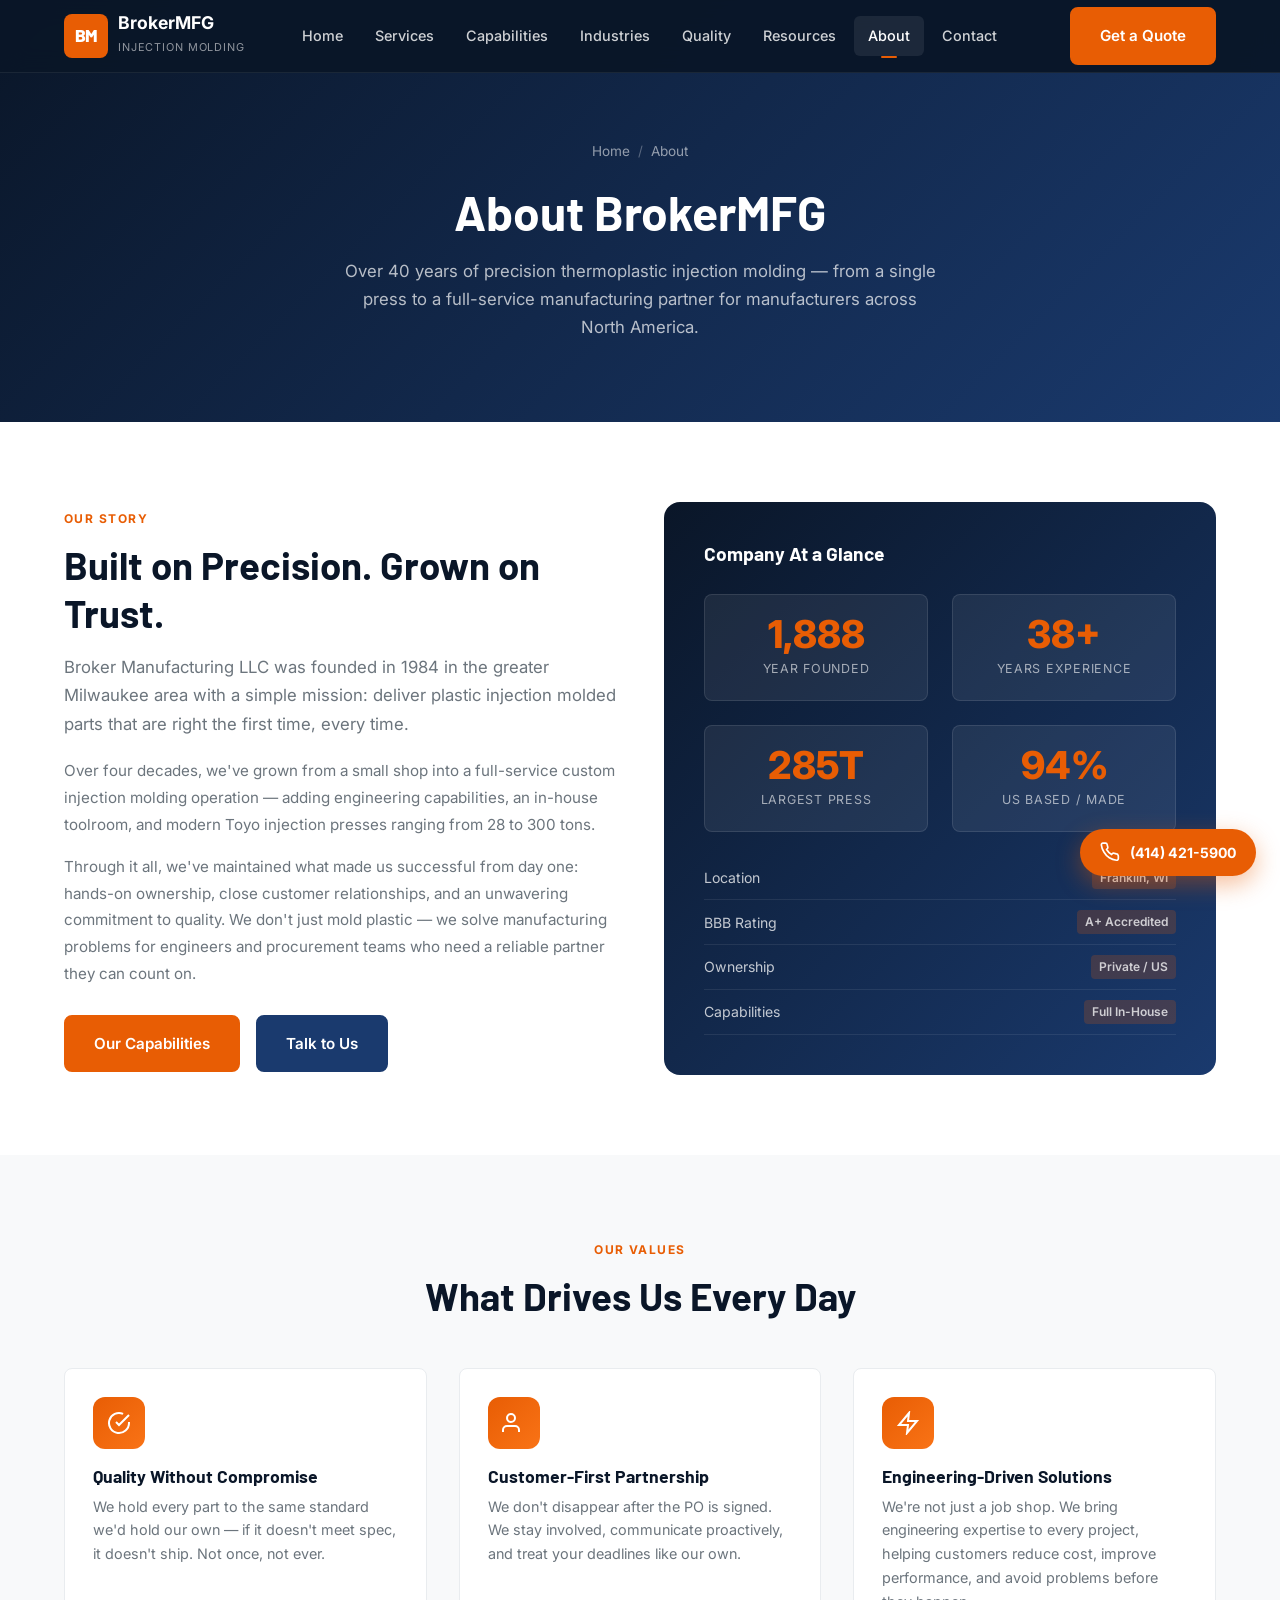
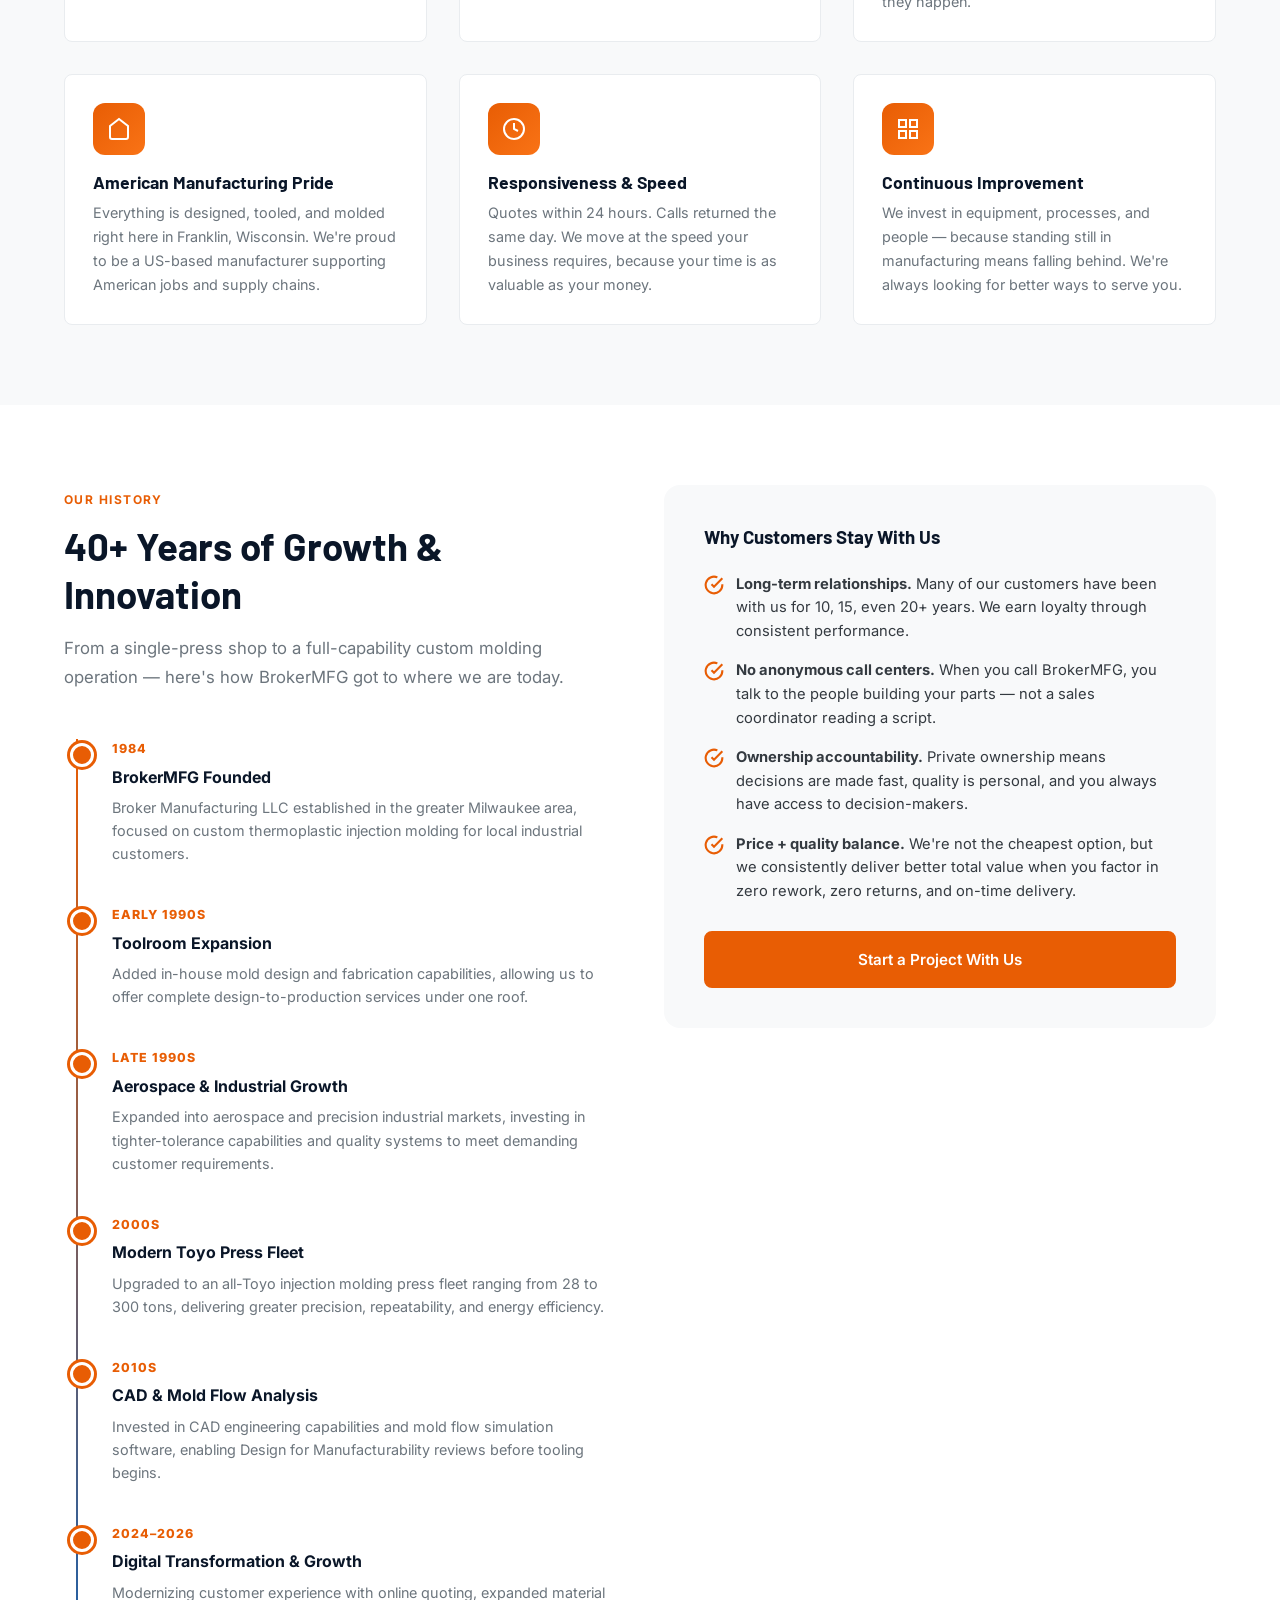
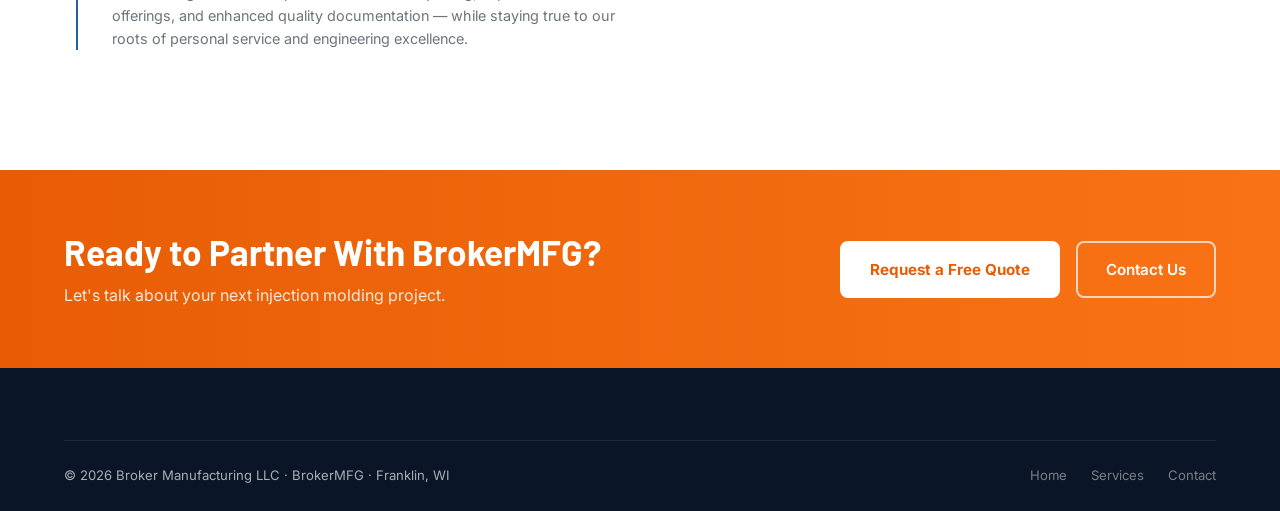
==== about.html @ e26dfe58 "Add fully modernized BrokerMFG website (9-page static site) Complete ground-up redesign of brokermfg" ====
<!DOCTYPE html>
<html lang="en">
<head>
  <meta charset="UTF-8">
  <meta name="viewport" content="width=device-width, initial-scale=1.0">
  <title>About BrokerMFG | 40+ Years of Injection Molding Excellence – Franklin, WI</title>
  <meta name="description" content="Learn about BrokerMFG – a family-owned custom thermoplastic injection molder serving manufacturers since 1984. Based in Franklin, WI with A+ BBB rating.">
  <link rel="icon" type="image/svg+xml" href="data:image/svg+xml,<svg xmlns='http://www.w3.org/2000/svg' viewBox='0 0 32 32'><rect width='32' height='32' rx='6' fill='%23e85d04'/><text x='50%25' y='50%25' dominant-baseline='central' text-anchor='middle' font-family='Arial' font-weight='800' font-size='14' fill='white'>B</text></svg>">
  <link rel="preconnect" href="https://fonts.googleapis.com">
  <link href="https://fonts.googleapis.com/css2?family=Barlow:wght@600;700;800&family=Inter:wght@400;500;600&display=swap" rel="stylesheet">
  <link rel="stylesheet" href="css/style.css">
  <style>
    .timeline { position: relative; padding-left: 48px; margin-top: 48px; }
    .timeline::before { content: ''; position: absolute; left: 12px; top: 0; bottom: 0; width: 2px; background: linear-gradient(180deg, var(--orange), var(--blue-accent)); }
    .timeline-item { position: relative; margin-bottom: 40px; }
    .timeline-dot { position: absolute; left: -42px; top: 4px; width: 24px; height: 24px; border-radius: 50%; background: var(--orange); border: 3px solid var(--white); box-shadow: 0 0 0 3px var(--orange); }
    .timeline-year { font-size: .78rem; font-weight: 800; color: var(--orange); text-transform: uppercase; letter-spacing: .08em; margin-bottom: 4px; }
    .timeline-title { font-size: 1rem; font-weight: 700; color: var(--blue-dark); margin-bottom: 6px; }
    .timeline-desc { font-size: .9rem; color: var(--gray-600); line-height: 1.6; }
    .value-card { background: var(--white); border-radius: var(--radius); padding: 28px; border: 1px solid var(--gray-200); transition: all .3s; }
    .value-card:hover { transform: translateY(-4px); box-shadow: var(--shadow-md); border-color: rgba(232,93,4,.2); }
    .value-icon { width: 52px; height: 52px; background: linear-gradient(135deg, var(--orange), var(--orange-light)); border-radius: 12px; display: flex; align-items: center; justify-content: center; margin-bottom: 16px; }
    .value-icon svg { width: 24px; height: 24px; color: var(--white); }
  </style>
</head>
<body>

<nav class="navbar">
  <div class="nav-inner">
    <a href="index.html" class="nav-logo">
      <div class="nav-logo-mark">BM</div>
      <div class="nav-logo-text"><strong>BrokerMFG</strong><span>Injection Molding</span></div>
    </a>
    <div class="nav-links">
      <a href="index.html">Home</a>
      <a href="services.html">Services</a>
      <a href="capabilities.html">Capabilities</a>
      <a href="industries.html">Industries</a>
      <a href="quality.html">Quality</a>
      <a href="resources.html">Resources</a>
      <a href="about.html" class="active">About</a>
      <a href="contact.html">Contact</a>
    </div>
    <a href="quote.html" class="btn btn-primary nav-cta">Get a Quote</a>
    <button class="nav-toggle"><span></span><span></span><span></span></button>
  </div>
</nav>

<div class="page-header">
  <div class="container">
    <div class="breadcrumb"><a href="index.html">Home</a><span class="sep">/</span><span>About</span></div>
    <h1 class="page-title">About BrokerMFG</h1>
    <p class="page-subtitle">Over 40 years of precision thermoplastic injection molding — from a single press to a full-service manufacturing partner for manufacturers across North America.</p>
  </div>
</div>

<!-- Mission -->
<section class="section" style="background:var(--white)">
  <div class="container">
    <div class="grid-2">
      <div class="fade-in">
        <span class="section-label">Our Story</span>
        <h2 class="section-title">Built on Precision. Grown on Trust.</h2>
        <p class="section-subtitle" style="margin-bottom:20px;">Broker Manufacturing LLC was founded in 1984 in the greater Milwaukee area with a simple mission: deliver plastic injection molded parts that are right the first time, every time.</p>
        <p style="font-size:.95rem;color:var(--gray-600);line-height:1.75;margin-bottom:16px;">Over four decades, we've grown from a small shop into a full-service custom injection molding operation — adding engineering capabilities, an in-house toolroom, and modern Toyo injection presses ranging from 28 to 300 tons.</p>
        <p style="font-size:.95rem;color:var(--gray-600);line-height:1.75;margin-bottom:28px;">Through it all, we've maintained what made us successful from day one: hands-on ownership, close customer relationships, and an unwavering commitment to quality. We don't just mold plastic — we solve manufacturing problems for engineers and procurement teams who need a reliable partner they can count on.</p>
        <div style="display:flex;gap:16px;flex-wrap:wrap;">
          <a href="capabilities.html" class="btn btn-primary">Our Capabilities</a>
          <a href="contact.html" class="btn btn-dark">Talk to Us</a>
        </div>
      </div>
      <div class="fade-in fade-in-delay-1">
        <div style="background:linear-gradient(135deg,var(--blue-dark),var(--blue-brand));border-radius:var(--radius-lg);padding:40px;color:var(--white);">
          <h3 style="color:var(--white);font-size:1.2rem;margin-bottom:28px;">Company At a Glance</h3>
          <div class="stats-grid">
            <div class="stat-box"><div class="stat-box-num" data-target="1984">1984</div><div class="stat-box-label">Year Founded</div></div>
            <div class="stat-box"><div class="stat-box-num" data-target="40" data-suffix="+">40+</div><div class="stat-box-label">Years Experience</div></div>
            <div class="stat-box"><div class="stat-box-num" data-target="300" data-suffix="T">300T</div><div class="stat-box-label">Largest Press</div></div>
            <div class="stat-box"><div class="stat-box-num" data-target="100" data-suffix="%">100%</div><div class="stat-box-label">US Based / Made</div></div>
          </div>
          <div class="equipment-list" style="margin-top:24px;">
            <div class="equip-item"><span>Location</span><span class="equip-tag">Franklin, WI</span></div>
            <div class="equip-item"><span>BBB Rating</span><span class="equip-tag">A+ Accredited</span></div>
            <div class="equip-item"><span>Ownership</span><span class="equip-tag">Private / US</span></div>
            <div class="equip-item"><span>Capabilities</span><span class="equip-tag">Full In-House</span></div>
          </div>
        </div>
      </div>
    </div>
  </div>
</section>

<!-- Values -->
<section class="section" style="background:var(--gray-100)">
  <div class="container">
    <div class="text-center fade-in" style="margin-bottom:48px;">
      <span class="section-label">Our Values</span>
      <h2 class="section-title">What Drives Us Every Day</h2>
    </div>
    <div class="grid-3">
      <div class="value-card fade-in fade-in-delay-1">
        <div class="value-icon"><svg viewBox="0 0 24 24" fill="none" stroke="currentColor" stroke-width="2"><path d="M22 11.08V12a10 10 0 1 1-5.93-9.14"/><polyline points="22 4 12 14.01 9 11.01"/></svg></div>
        <h3 style="font-size:1.1rem;color:var(--blue-dark);margin-bottom:8px;">Quality Without Compromise</h3>
        <p style="font-size:.9rem;color:var(--gray-600);line-height:1.65;">We hold every part to the same standard we'd hold our own — if it doesn't meet spec, it doesn't ship. Not once, not ever.</p>
      </div>
      <div class="value-card fade-in fade-in-delay-2">
        <div class="value-icon"><svg viewBox="0 0 24 24" fill="none" stroke="currentColor" stroke-width="2"><path d="M17 21v-2a4 4 0 0 0-4-4H5a4 4 0 0 0-4 4v2"/><circle cx="9" cy="7" r="4"/></svg></div>
        <h3 style="font-size:1.1rem;color:var(--blue-dark);margin-bottom:8px;">Customer-First Partnership</h3>
        <p style="font-size:.9rem;color:var(--gray-600);line-height:1.65;">We don't disappear after the PO is signed. We stay involved, communicate proactively, and treat your deadlines like our own.</p>
      </div>
      <div class="value-card fade-in fade-in-delay-3">
        <div class="value-icon"><svg viewBox="0 0 24 24" fill="none" stroke="currentColor" stroke-width="2"><polygon points="13 2 3 14 12 14 11 22 21 10 12 10 13 2"/></svg></div>
        <h3 style="font-size:1.1rem;color:var(--blue-dark);margin-bottom:8px;">Engineering-Driven Solutions</h3>
        <p style="font-size:.9rem;color:var(--gray-600);line-height:1.65;">We're not just a job shop. We bring engineering expertise to every project, helping customers reduce cost, improve performance, and avoid problems before they happen.</p>
      </div>
      <div class="value-card fade-in fade-in-delay-1">
        <div class="value-icon"><svg viewBox="0 0 24 24" fill="none" stroke="currentColor" stroke-width="2"><path d="M3 9l9-7 9 7v11a2 2 0 0 1-2 2H5a2 2 0 0 1-2-2z"/></svg></div>
        <h3 style="font-size:1.1rem;color:var(--blue-dark);margin-bottom:8px;">American Manufacturing Pride</h3>
        <p style="font-size:.9rem;color:var(--gray-600);line-height:1.65;">Everything is designed, tooled, and molded right here in Franklin, Wisconsin. We're proud to be a US-based manufacturer supporting American jobs and supply chains.</p>
      </div>
      <div class="value-card fade-in fade-in-delay-2">
        <div class="value-icon"><svg viewBox="0 0 24 24" fill="none" stroke="currentColor" stroke-width="2"><circle cx="12" cy="12" r="10"/><polyline points="12 6 12 12 16 14"/></svg></div>
        <h3 style="font-size:1.1rem;color:var(--blue-dark);margin-bottom:8px;">Responsiveness &amp; Speed</h3>
        <p style="font-size:.9rem;color:var(--gray-600);line-height:1.65;">Quotes within 24 hours. Calls returned the same day. We move at the speed your business requires, because your time is as valuable as your money.</p>
      </div>
      <div class="value-card fade-in fade-in-delay-3">
        <div class="value-icon"><svg viewBox="0 0 24 24" fill="none" stroke="currentColor" stroke-width="2"><rect x="3" y="3" width="7" height="7"/><rect x="14" y="3" width="7" height="7"/><rect x="14" y="14" width="7" height="7"/><rect x="3" y="14" width="7" height="7"/></svg></div>
        <h3 style="font-size:1.1rem;color:var(--blue-dark);margin-bottom:8px;">Continuous Improvement</h3>
        <p style="font-size:.9rem;color:var(--gray-600);line-height:1.65;">We invest in equipment, processes, and people — because standing still in manufacturing means falling behind. We're always looking for better ways to serve you.</p>
      </div>
    </div>
  </div>
</section>

<!-- History Timeline -->
<section class="section" style="background:var(--white)">
  <div class="container">
    <div class="grid-2" style="align-items:start;">
      <div class="fade-in">
        <span class="section-label">Our History</span>
        <h2 class="section-title">40+ Years of Growth &amp; Innovation</h2>
        <p class="section-subtitle">From a single-press shop to a full-capability custom molding operation — here's how BrokerMFG got to where we are today.</p>
        <div class="timeline">
          <div class="timeline-item">
            <div class="timeline-dot"></div>
            <div class="timeline-year">1984</div>
            <div class="timeline-title">BrokerMFG Founded</div>
            <div class="timeline-desc">Broker Manufacturing LLC established in the greater Milwaukee area, focused on custom thermoplastic injection molding for local industrial customers.</div>
          </div>
          <div class="timeline-item">
            <div class="timeline-dot"></div>
            <div class="timeline-year">Early 1990s</div>
            <div class="timeline-title">Toolroom Expansion</div>
            <div class="timeline-desc">Added in-house mold design and fabrication capabilities, allowing us to offer complete design-to-production services under one roof.</div>
          </div>
          <div class="timeline-item">
            <div class="timeline-dot"></div>
            <div class="timeline-year">Late 1990s</div>
            <div class="timeline-title">Aerospace &amp; Industrial Growth</div>
            <div class="timeline-desc">Expanded into aerospace and precision industrial markets, investing in tighter-tolerance capabilities and quality systems to meet demanding customer requirements.</div>
          </div>
          <div class="timeline-item">
            <div class="timeline-dot"></div>
            <div class="timeline-year">2000s</div>
            <div class="timeline-title">Modern Toyo Press Fleet</div>
            <div class="timeline-desc">Upgraded to an all-Toyo injection molding press fleet ranging from 28 to 300 tons, delivering greater precision, repeatability, and energy efficiency.</div>
          </div>
          <div class="timeline-item">
            <div class="timeline-dot"></div>
            <div class="timeline-year">2010s</div>
            <div class="timeline-title">CAD &amp; Mold Flow Analysis</div>
            <div class="timeline-desc">Invested in CAD engineering capabilities and mold flow simulation software, enabling Design for Manufacturability reviews before tooling begins.</div>
          </div>
          <div class="timeline-item">
            <div class="timeline-dot"></div>
            <div class="timeline-year">2024–2026</div>
            <div class="timeline-title">Digital Transformation &amp; Growth</div>
            <div class="timeline-desc">Modernizing customer experience with online quoting, expanded material offerings, and enhanced quality documentation — while staying true to our roots of personal service and engineering excellence.</div>
          </div>
        </div>
      </div>
      <div class="fade-in fade-in-delay-1" style="position:sticky;top:100px;">
        <div style="background:var(--gray-100);border-radius:var(--radius-lg);padding:40px;">
          <h3 style="color:var(--blue-dark);margin-bottom:24px;">Why Customers Stay With Us</h3>
          <div style="display:flex;flex-direction:column;gap:16px;">
            <div style="display:flex;gap:12px;align-items:flex-start;">
              <svg width="20" height="20" viewBox="0 0 24 24" fill="none" stroke="var(--orange)" stroke-width="2.5" style="flex-shrink:0;margin-top:2px"><path d="M22 11.08V12a10 10 0 1 1-5.93-9.14"/><polyline points="22 4 12 14.01 9 11.01"/></svg>
              <p style="font-size:.92rem;color:var(--gray-800);line-height:1.6;"><strong>Long-term relationships.</strong> Many of our customers have been with us for 10, 15, even 20+ years. We earn loyalty through consistent performance.</p>
            </div>
            <div style="display:flex;gap:12px;align-items:flex-start;">
              <svg width="20" height="20" viewBox="0 0 24 24" fill="none" stroke="var(--orange)" stroke-width="2.5" style="flex-shrink:0;margin-top:2px"><path d="M22 11.08V12a10 10 0 1 1-5.93-9.14"/><polyline points="22 4 12 14.01 9 11.01"/></svg>
              <p style="font-size:.92rem;color:var(--gray-800);line-height:1.6;"><strong>No anonymous call centers.</strong> When you call BrokerMFG, you talk to the people building your parts — not a sales coordinator reading a script.</p>
            </div>
            <div style="display:flex;gap:12px;align-items:flex-start;">
              <svg width="20" height="20" viewBox="0 0 24 24" fill="none" stroke="var(--orange)" stroke-width="2.5" style="flex-shrink:0;margin-top:2px"><path d="M22 11.08V12a10 10 0 1 1-5.93-9.14"/><polyline points="22 4 12 14.01 9 11.01"/></svg>
              <p style="font-size:.92rem;color:var(--gray-800);line-height:1.6;"><strong>Ownership accountability.</strong> Private ownership means decisions are made fast, quality is personal, and you always have access to decision-makers.</p>
            </div>
            <div style="display:flex;gap:12px;align-items:flex-start;">
              <svg width="20" height="20" viewBox="0 0 24 24" fill="none" stroke="var(--orange)" stroke-width="2.5" style="flex-shrink:0;margin-top:2px"><path d="M22 11.08V12a10 10 0 1 1-5.93-9.14"/><polyline points="22 4 12 14.01 9 11.01"/></svg>
              <p style="font-size:.92rem;color:var(--gray-800);line-height:1.6;"><strong>Price + quality balance.</strong> We're not the cheapest option, but we consistently deliver better total value when you factor in zero rework, zero returns, and on-time delivery.</p>
            </div>
          </div>
          <div style="margin-top:28px;">
            <a href="quote.html" class="btn btn-primary" style="width:100%;justify-content:center;">Start a Project With Us</a>
          </div>
        </div>
      </div>
    </div>
  </div>
</section>

<div class="cta-band">
  <div class="cta-inner">
    <div class="cta-text"><h2>Ready to Partner With BrokerMFG?</h2><p>Let's talk about your next injection molding project.</p></div>
    <div class="cta-actions">
      <a href="quote.html" class="btn btn-white">Request a Free Quote</a>
      <a href="contact.html" class="btn btn-outline-white">Contact Us</a>
    </div>
  </div>
</div>

<footer class="footer">
  <div class="container">
    <div style="display:flex;align-items:center;justify-content:space-between;flex-wrap:wrap;gap:16px;padding:24px 0;border-top:1px solid rgba(255,255,255,.08);">
      <p style="font-size:.82rem;">© 2026 Broker Manufacturing LLC · BrokerMFG · Franklin, WI</p>
      <div style="display:flex;gap:24px;">
        <a href="index.html" style="font-size:.82rem;color:rgba(255,255,255,.45);">Home</a>
        <a href="services.html" style="font-size:.82rem;color:rgba(255,255,255,.45);">Services</a>
        <a href="contact.html" style="font-size:.82rem;color:rgba(255,255,255,.45);">Contact</a>
      </div>
    </div>
  </div>
</footer>

<div class="sticky-phone">
  <a href="tel:4144215900" class="sticky-cta">
    <svg viewBox="0 0 24 24" fill="none" stroke="currentColor" stroke-width="2"><path d="M22 16.92v3a2 2 0 0 1-2.18 2 19.79 19.79 0 0 1-8.63-3.07A19.5 19.5 0 0 1 4.69 12 19.79 19.79 0 0 1 1.61 3.43 2 2 0 0 1 3.6 1.27h3a2 2 0 0 1 2 1.72c.127.96.361 1.903.7 2.81a2 2 0 0 1-.45 2.11L7.91 8.96a16 16 0 0 0 6 6l.92-.92a2 2 0 0 1 2.11-.45c.907.339 1.85.573 2.81.7A2 2 0 0 1 21.73 16z"/></svg>
    (414) 421-5900
  </a>
</div>
<script src="js/main.js"></script>
</body>
</html>
---- css/style.css ----
/* ============================================================
   BrokerMFG – Custom Injection Molding | Main Stylesheet
   ============================================================ */

/* ── CSS Custom Properties ── */
:root {
  --blue-dark:    #0a1628;
  --blue-mid:     #0d2347;
  --blue-brand:   #1a3a6e;
  --blue-accent:  #1e5fa8;
  --orange:       #e85d04;
  --orange-light: #f97316;
  --gray-100:     #f8f9fa;
  --gray-200:     #e9ecef;
  --gray-300:     #dee2e6;
  --gray-600:     #6c757d;
  --gray-800:     #343a40;
  --white:        #ffffff;
  --text-dark:    #1a1a2e;
  --font-head:    'Barlow', 'Segoe UI', Arial, sans-serif;
  --font-body:    'Inter', 'Segoe UI', Arial, sans-serif;
  --transition:   0.3s ease;
  --shadow-sm:    0 2px 8px rgba(0,0,0,.08);
  --shadow-md:    0 6px 24px rgba(0,0,0,.12);
  --shadow-lg:    0 12px 48px rgba(0,0,0,.18);
  --radius:       8px;
  --radius-lg:    16px;
}

/* ── Reset & Base ── */
*, *::before, *::after { box-sizing: border-box; margin: 0; padding: 0; }

html { scroll-behavior: smooth; font-size: 16px; }

body {
  font-family: var(--font-body);
  color: var(--text-dark);
  background: var(--white);
  line-height: 1.65;
  -webkit-font-smoothing: antialiased;
}

img { max-width: 100%; height: auto; display: block; }
a  { color: inherit; text-decoration: none; }
ul { list-style: none; }

h1, h2, h3, h4, h5 {
  font-family: var(--font-head);
  line-height: 1.25;
  font-weight: 700;
}

/* ── Layout Helpers ── */
.container { max-width: 1200px; margin: 0 auto; padding: 0 24px; }
.section    { padding: 80px 0; }
.section-sm { padding: 48px 0; }

.grid-2 { display: grid; grid-template-columns: 1fr 1fr; gap: 48px; align-items: center; }
.grid-3 { display: grid; grid-template-columns: repeat(3, 1fr); gap: 32px; }
.grid-4 { display: grid; grid-template-columns: repeat(4, 1fr); gap: 24px; }

.flex        { display: flex; }
.flex-center { display: flex; align-items: center; justify-content: center; }
.flex-between{ display: flex; align-items: center; justify-content: space-between; }
.gap-16 { gap: 16px; }
.gap-24 { gap: 24px; }

/* ── Typography ── */
.section-label {
  display: inline-block;
  font-size: .75rem;
  font-weight: 700;
  letter-spacing: .12em;
  text-transform: uppercase;
  color: var(--orange);
  margin-bottom: 12px;
}

.section-title {
  font-size: clamp(1.8rem, 3vw, 2.6rem);
  color: var(--blue-dark);
  margin-bottom: 16px;
}

.section-subtitle {
  font-size: 1.05rem;
  color: var(--gray-600);
  max-width: 600px;
  line-height: 1.7;
}

.text-center { text-align: center; }
.text-white  { color: var(--white); }

/* ── Buttons ── */
.btn {
  display: inline-flex;
  align-items: center;
  gap: 8px;
  padding: 14px 28px;
  border-radius: var(--radius);
  font-weight: 600;
  font-size: .95rem;
  cursor: pointer;
  border: 2px solid transparent;
  transition: all var(--transition);
  text-decoration: none;
  white-space: nowrap;
}

.btn-primary {
  background: var(--orange);
  color: var(--white);
  border-color: var(--orange);
}
.btn-primary:hover {
  background: var(--orange-light);
  border-color: var(--orange-light);
  transform: translateY(-2px);
  box-shadow: 0 8px 24px rgba(232,93,4,.35);
}

.btn-outline {
  background: transparent;
  color: var(--white);
  border-color: rgba(255,255,255,.6);
}
.btn-outline:hover {
  background: rgba(255,255,255,.12);
  border-color: var(--white);
}

.btn-dark {
  background: var(--blue-brand);
  color: var(--white);
  border-color: var(--blue-brand);
}
.btn-dark:hover {
  background: var(--blue-accent);
  border-color: var(--blue-accent);
  transform: translateY(-2px);
}

.btn-lg { padding: 18px 36px; font-size: 1rem; }
.btn svg { width: 18px; height: 18px; flex-shrink: 0; }

/* ── ===== NAVIGATION ===== ── */
.navbar {
  position: fixed;
  top: 0; left: 0; right: 0;
  z-index: 1000;
  background: rgba(10, 22, 40, .96);
  backdrop-filter: blur(12px);
  border-bottom: 1px solid rgba(255,255,255,.07);
  transition: box-shadow var(--transition);
}
.navbar.scrolled { box-shadow: 0 4px 24px rgba(0,0,0,.3); }

.nav-inner {
  display: flex;
  align-items: center;
  justify-content: space-between;
  height: 72px;
  padding: 0 24px;
  max-width: 1200px;
  margin: 0 auto;
}

.nav-logo {
  display: flex;
  align-items: center;
  gap: 10px;
  color: var(--white);
}
.nav-logo-mark {
  width: 44px; height: 44px;
  background: var(--orange);
  border-radius: 8px;
  display: flex;
  align-items: center;
  justify-content: center;
  font-family: var(--font-head);
  font-weight: 800;
  font-size: 1.1rem;
  color: var(--white);
  letter-spacing: -1px;
  flex-shrink: 0;
}
.nav-logo-text strong { display: block; font-size: 1.1rem; line-height: 1.1; }
.nav-logo-text span   { font-size: .68rem; letter-spacing: .08em; color: rgba(255,255,255,.55); text-transform: uppercase; }

.nav-links {
  display: flex;
  align-items: center;
  gap: 4px;
}
.nav-links a {
  padding: 8px 14px;
  color: rgba(255,255,255,.8);
  font-size: .9rem;
  font-weight: 500;
  border-radius: 6px;
  transition: all var(--transition);
  position: relative;
}
.nav-links a:hover,
.nav-links a.active {
  color: var(--white);
  background: rgba(255,255,255,.08);
}
.nav-links a.active::after {
  content: '';
  position: absolute;
  bottom: -2px; left: 50%;
  transform: translateX(-50%);
  width: 16px; height: 2px;
  background: var(--orange);
  border-radius: 2px;
}

.nav-cta { margin-left: 16px; }

/* Dropdown */
.nav-dropdown { position: relative; }
.nav-dropdown > a { display: flex; align-items: center; gap: 4px; }
.nav-dropdown > a svg { width: 14px; height: 14px; transition: transform var(--transition); }
.nav-dropdown:hover > a svg { transform: rotate(180deg); }

.dropdown-menu {
  position: absolute;
  top: calc(100% + 8px);
  left: 0;
  background: var(--white);
  border-radius: var(--radius);
  box-shadow: var(--shadow-lg);
  min-width: 220px;
  padding: 8px 0;
  opacity: 0;
  visibility: hidden;
  transform: translateY(-8px);
  transition: all var(--transition);
  z-index: 100;
}
.nav-dropdown:hover .dropdown-menu {
  opacity: 1;
  visibility: visible;
  transform: translateY(0);
}
.dropdown-menu a {
  display: flex;
  align-items: center;
  gap: 10px;
  padding: 10px 20px;
  color: var(--gray-800) !important;
  font-size: .9rem;
  transition: background var(--transition);
}
.dropdown-menu a:hover { background: var(--gray-100); color: var(--blue-brand) !important; }
.dropdown-menu a svg  { width: 16px; height: 16px; color: var(--orange); flex-shrink: 0; }

/* Mobile Menu Toggle */
.nav-toggle {
  display: none;
  flex-direction: column;
  gap: 5px;
  cursor: pointer;
  padding: 8px;
  background: none;
  border: none;
}
.nav-toggle span {
  display: block;
  width: 24px; height: 2px;
  background: var(--white);
  border-radius: 2px;
  transition: all var(--transition);
}
.nav-toggle.open span:nth-child(1) { transform: translateY(7px) rotate(45deg); }
.nav-toggle.open span:nth-child(2) { opacity: 0; }
.nav-toggle.open span:nth-child(3) { transform: translateY(-7px) rotate(-45deg); }

/* ── ===== HERO ===== ── */
.hero {
  min-height: 100vh;
  background: linear-gradient(135deg, var(--blue-dark) 0%, var(--blue-mid) 50%, var(--blue-brand) 100%);
  position: relative;
  display: flex;
  align-items: center;
  overflow: hidden;
}

.hero-bg-pattern {
  position: absolute;
  inset: 0;
  background-image:
    radial-gradient(circle at 20% 50%, rgba(30,95,168,.25) 0%, transparent 50%),
    radial-gradient(circle at 80% 20%, rgba(232,93,4,.15) 0%, transparent 40%),
    url("data:image/svg+xml,%3Csvg width='60' height='60' viewBox='0 0 60 60' xmlns='http://www.w3.org/2000/svg'%3E%3Cg fill='none' fill-rule='evenodd'%3E%3Cg fill='%23ffffff' fill-opacity='0.03'%3E%3Cpath d='M36 34v-4h-2v4h-4v2h4v4h2v-4h4v-2h-4zm0-30V0h-2v4h-4v2h4v4h2V6h4V4h-4zM6 34v-4H4v4H0v2h4v4h2v-4h4v-2H6zM6 4V0H4v4H0v2h4v4h2V6h4V4H6z'/%3E%3C/g%3E%3C/g%3E%3C/svg%3E");
}

.hero-content {
  position: relative;
  z-index: 2;
  max-width: 1200px;
  margin: 0 auto;
  padding: 0 24px;
  padding-top: 80px;
  width: 100%;
}

.hero-grid {
  display: grid;
  grid-template-columns: 1fr 1fr;
  gap: 64px;
  align-items: center;
}

.hero-badge {
  display: inline-flex;
  align-items: center;
  gap: 8px;
  background: rgba(232,93,4,.18);
  border: 1px solid rgba(232,93,4,.35);
  border-radius: 100px;
  padding: 6px 16px;
  margin-bottom: 24px;
  font-size: .8rem;
  font-weight: 600;
  color: var(--orange-light);
  letter-spacing: .04em;
  text-transform: uppercase;
}
.hero-badge-dot {
  width: 8px; height: 8px;
  background: var(--orange);
  border-radius: 50%;
  animation: pulse 2s infinite;
}
@keyframes pulse {
  0%, 100% { opacity: 1; transform: scale(1); }
  50%       { opacity: .6; transform: scale(.85); }
}

.hero-title {
  font-size: clamp(2.4rem, 5vw, 3.8rem);
  color: var(--white);
  line-height: 1.1;
  margin-bottom: 24px;
}
.hero-title .accent { color: var(--orange); }

.hero-subtitle {
  font-size: 1.1rem;
  color: rgba(255,255,255,.72);
  line-height: 1.7;
  margin-bottom: 36px;
  max-width: 500px;
}

.hero-actions { display: flex; gap: 16px; flex-wrap: wrap; margin-bottom: 48px; }

.hero-trust {
  display: flex;
  align-items: center;
  gap: 24px;
  padding-top: 24px;
  border-top: 1px solid rgba(255,255,255,.12);
  flex-wrap: wrap;
}
.hero-trust-item {
  display: flex;
  align-items: center;
  gap: 8px;
  font-size: .85rem;
  color: rgba(255,255,255,.65);
}
.hero-trust-item svg { width: 18px; height: 18px; color: var(--orange); flex-shrink: 0; }

/* Hero Visual Card */
.hero-visual { position: relative; }

.hero-card {
  background: rgba(255,255,255,.06);
  backdrop-filter: blur(20px);
  border: 1px solid rgba(255,255,255,.12);
  border-radius: var(--radius-lg);
  padding: 32px;
  position: relative;
}

.hero-card-title {
  color: var(--white);
  font-size: 1.05rem;
  font-weight: 600;
  margin-bottom: 24px;
  padding-bottom: 16px;
  border-bottom: 1px solid rgba(255,255,255,.12);
}

.stat-grid {
  display: grid;
  grid-template-columns: 1fr 1fr;
  gap: 20px;
  margin-bottom: 24px;
}
.stat-item {
  background: rgba(255,255,255,.05);
  border-radius: var(--radius);
  padding: 16px;
  text-align: center;
}
.stat-number {
  font-family: var(--font-head);
  font-size: 2rem;
  font-weight: 800;
  color: var(--orange);
  line-height: 1;
}
.stat-label {
  font-size: .75rem;
  color: rgba(255,255,255,.55);
  margin-top: 4px;
  text-transform: uppercase;
  letter-spacing: .06em;
}

.capability-list { display: flex; flex-direction: column; gap: 10px; }
.capability-item {
  display: flex;
  align-items: center;
  justify-content: space-between;
  font-size: .85rem;
  color: rgba(255,255,255,.75);
}
.cap-bar-wrap {
  flex: 1;
  height: 4px;
  background: rgba(255,255,255,.12);
  border-radius: 4px;
  margin: 0 12px;
  overflow: hidden;
}
.cap-bar {
  height: 100%;
  background: linear-gradient(90deg, var(--orange), var(--orange-light));
  border-radius: 4px;
  transition: width 1.5s ease;
}
.cap-value { font-size: .8rem; color: var(--orange-light); font-weight: 600; }

/* Floating badge */
.hero-float-badge {
  position: absolute;
  top: -18px; right: -18px;
  background: var(--orange);
  color: var(--white);
  border-radius: 12px;
  padding: 12px 16px;
  font-size: .8rem;
  font-weight: 700;
  text-align: center;
  box-shadow: 0 8px 24px rgba(232,93,4,.4);
  animation: float 3s ease-in-out infinite;
}
.hero-float-badge strong { display: block; font-size: 1.4rem; }
@keyframes float {
  0%, 100% { transform: translateY(0); }
  50%       { transform: translateY(-8px); }
}

/* ── ===== TRUST BAR ===== ── */
.trust-bar {
  background: var(--blue-dark);
  border-top: 1px solid rgba(255,255,255,.06);
  border-bottom: 1px solid rgba(255,255,255,.06);
  padding: 20px 0;
}
.trust-bar-inner {
  display: flex;
  align-items: center;
  justify-content: space-around;
  flex-wrap: wrap;
  gap: 20px;
  max-width: 1200px;
  margin: 0 auto;
  padding: 0 24px;
}
.trust-item {
  display: flex;
  align-items: center;
  gap: 10px;
  color: rgba(255,255,255,.65);
  font-size: .85rem;
  font-weight: 500;
}
.trust-item svg { width: 22px; height: 22px; color: var(--orange); }

/* ── ===== SERVICES ===== ── */
.services { background: var(--gray-100); }

.service-card {
  background: var(--white);
  border-radius: var(--radius-lg);
  padding: 32px 28px;
  border: 1px solid var(--gray-200);
  transition: all var(--transition);
  position: relative;
  overflow: hidden;
}
.service-card::before {
  content: '';
  position: absolute;
  top: 0; left: 0; right: 0;
  height: 3px;
  background: linear-gradient(90deg, var(--orange), var(--orange-light));
  transform: scaleX(0);
  transition: transform var(--transition);
}
.service-card:hover {
  transform: translateY(-6px);
  box-shadow: var(--shadow-lg);
  border-color: rgba(232,93,4,.2);
}
.service-card:hover::before { transform: scaleX(1); }

.service-icon {
  width: 60px; height: 60px;
  background: linear-gradient(135deg, rgba(26,58,110,.1), rgba(30,95,168,.12));
  border-radius: 14px;
  display: flex;
  align-items: center;
  justify-content: center;
  margin-bottom: 20px;
  transition: all var(--transition);
}
.service-card:hover .service-icon {
  background: linear-gradient(135deg, var(--orange), var(--orange-light));
}
.service-icon svg { width: 28px; height: 28px; color: var(--blue-brand); }
.service-card:hover .service-icon svg { color: var(--white); }

.service-title { font-size: 1.15rem; margin-bottom: 10px; color: var(--blue-dark); }
.service-desc  { font-size: .9rem; color: var(--gray-600); line-height: 1.6; margin-bottom: 16px; }

.service-features { display: flex; flex-direction: column; gap: 6px; }
.service-features li {
  display: flex;
  align-items: center;
  gap: 8px;
  font-size: .85rem;
  color: var(--gray-800);
}
.service-features li::before {
  content: '';
  width: 6px; height: 6px;
  background: var(--orange);
  border-radius: 50%;
  flex-shrink: 0;
}

.service-link {
  display: inline-flex;
  align-items: center;
  gap: 6px;
  margin-top: 20px;
  font-size: .9rem;
  font-weight: 600;
  color: var(--blue-brand);
  transition: gap var(--transition);
}
.service-link:hover { gap: 10px; color: var(--orange); }
.service-link svg { width: 16px; height: 16px; }

/* ── ===== PROCESS ===== ── */
.process { background: var(--white); }

.process-steps {
  display: grid;
  grid-template-columns: repeat(5, 1fr);
  gap: 0;
  position: relative;
  margin-top: 56px;
}
.process-steps::before {
  content: '';
  position: absolute;
  top: 36px; left: 10%; right: 10%;
  height: 2px;
  background: linear-gradient(90deg, var(--orange), var(--blue-accent));
  z-index: 0;
}
.process-step {
  text-align: center;
  position: relative;
  z-index: 1;
  padding: 0 8px;
}
.step-circle {
  width: 72px; height: 72px;
  border-radius: 50%;
  background: var(--white);
  border: 3px solid var(--gray-300);
  display: flex;
  align-items: center;
  justify-content: center;
  margin: 0 auto 20px;
  transition: all var(--transition);
  position: relative;
}
.step-circle:hover,
.process-step:hover .step-circle {
  border-color: var(--orange);
  background: var(--orange);
  transform: scale(1.1);
  box-shadow: 0 0 0 8px rgba(232,93,4,.12);
}
.step-circle svg { width: 28px; height: 28px; color: var(--blue-brand); }
.process-step:hover .step-circle svg { color: var(--white); }
.step-num {
  position: absolute;
  top: -8px; right: -8px;
  width: 24px; height: 24px;
  background: var(--orange);
  color: var(--white);
  border-radius: 50%;
  font-size: .7rem;
  font-weight: 800;
  display: flex;
  align-items: center;
  justify-content: center;
}
.step-title { font-size: .95rem; font-weight: 700; color: var(--blue-dark); margin-bottom: 6px; }
.step-desc  { font-size: .82rem; color: var(--gray-600); line-height: 1.5; }

/* ── ===== INDUSTRIES ===== ── */
.industries { background: var(--blue-dark); }
.industries .section-title { color: var(--white); }
.industries .section-subtitle { color: rgba(255,255,255,.6); }

.industry-grid {
  display: grid;
  grid-template-columns: repeat(4, 1fr);
  gap: 20px;
  margin-top: 48px;
}
.industry-card {
  background: rgba(255,255,255,.05);
  border: 1px solid rgba(255,255,255,.1);
  border-radius: var(--radius);
  padding: 28px 20px;
  text-align: center;
  transition: all var(--transition);
  cursor: default;
}
.industry-card:hover {
  background: rgba(255,255,255,.1);
  border-color: rgba(232,93,4,.5);
  transform: translateY(-4px);
}
.industry-icon {
  width: 56px; height: 56px;
  background: rgba(232,93,4,.15);
  border-radius: 12px;
  display: flex;
  align-items: center;
  justify-content: center;
  margin: 0 auto 16px;
  transition: background var(--transition);
}
.industry-card:hover .industry-icon { background: var(--orange); }
.industry-icon svg { width: 26px; height: 26px; color: var(--orange); }
.industry-card:hover .industry-icon svg { color: var(--white); }
.industry-name { font-size: .95rem; font-weight: 700; color: var(--white); margin-bottom: 8px; }
.industry-desc  { font-size: .82rem; color: rgba(255,255,255,.55); line-height: 1.5; }

/* ── ===== WHY CHOOSE US ===== ── */
.why-us { background: var(--gray-100); }

.why-grid {
  display: grid;
  grid-template-columns: 1fr 1fr;
  gap: 64px;
  align-items: start;
}

.advantage-list { display: flex; flex-direction: column; gap: 24px; margin-top: 32px; }
.advantage-item {
  display: flex;
  gap: 20px;
  padding: 24px;
  background: var(--white);
  border-radius: var(--radius);
  border: 1px solid var(--gray-200);
  transition: all var(--transition);
}
.advantage-item:hover {
  box-shadow: var(--shadow-md);
  border-color: rgba(232,93,4,.2);
}
.advantage-icon {
  width: 52px; height: 52px;
  background: linear-gradient(135deg, var(--orange), var(--orange-light));
  border-radius: 12px;
  display: flex;
  align-items: center;
  justify-content: center;
  flex-shrink: 0;
}
.advantage-icon svg { width: 24px; height: 24px; color: var(--white); }
.advantage-title { font-size: 1rem; font-weight: 700; color: var(--blue-dark); margin-bottom: 6px; }
.advantage-desc  { font-size: .88rem; color: var(--gray-600); line-height: 1.6; }

/* Stats right panel */
.stats-panel {
  background: linear-gradient(145deg, var(--blue-brand), var(--blue-dark));
  border-radius: var(--radius-lg);
  padding: 40px;
  color: var(--white);
}
.stats-panel-title { font-size: 1.4rem; margin-bottom: 32px; color: var(--white); }
.stats-grid { display: grid; grid-template-columns: 1fr 1fr; gap: 24px; }
.stat-box {
  text-align: center;
  padding: 20px;
  background: rgba(255,255,255,.07);
  border-radius: var(--radius);
  border: 1px solid rgba(255,255,255,.1);
}
.stat-box-num   { font-size: 2.4rem; font-weight: 800; color: var(--orange); line-height: 1; }
.stat-box-label { font-size: .78rem; color: rgba(255,255,255,.6); margin-top: 6px; text-transform: uppercase; letter-spacing: .06em; }

.equipment-list { margin-top: 28px; }
.equipment-title { font-size: .85rem; font-weight: 700; color: rgba(255,255,255,.6); text-transform: uppercase; letter-spacing: .08em; margin-bottom: 12px; }
.equip-item {
  display: flex;
  align-items: center;
  justify-content: space-between;
  padding: 10px 0;
  border-bottom: 1px solid rgba(255,255,255,.08);
  font-size: .88rem;
}
.equip-item span { color: rgba(255,255,255,.75); }
.equip-tag {
  background: rgba(232,93,4,.2);
  color: var(--orange-light);
  border-radius: 4px;
  padding: 2px 8px;
  font-size: .75rem;
  font-weight: 600;
}

/* ── ===== MATERIALS ===== ── */
.materials { background: var(--white); }

.materials-intro { max-width: 700px; margin: 0 auto 48px; text-align: center; }

.material-tabs {
  display: flex;
  justify-content: center;
  gap: 8px;
  flex-wrap: wrap;
  margin-bottom: 36px;
}
.mat-tab {
  padding: 8px 20px;
  border-radius: 100px;
  font-size: .88rem;
  font-weight: 600;
  cursor: pointer;
  border: 2px solid var(--gray-300);
  color: var(--gray-600);
  background: var(--white);
  transition: all var(--transition);
}
.mat-tab.active,
.mat-tab:hover {
  background: var(--blue-brand);
  border-color: var(--blue-brand);
  color: var(--white);
}

.material-grid {
  display: grid;
  grid-template-columns: repeat(4, 1fr);
  gap: 20px;
}
.material-card {
  background: var(--gray-100);
  border-radius: var(--radius);
  padding: 24px;
  border: 1px solid var(--gray-200);
  transition: all var(--transition);
}
.material-card:hover {
  border-color: var(--blue-accent);
  box-shadow: var(--shadow-sm);
}
.material-name { font-size: .95rem; font-weight: 700; color: var(--blue-dark); margin-bottom: 6px; }
.material-abbr { font-size: .8rem; color: var(--orange); font-weight: 700; margin-bottom: 8px; }
.material-props { display: flex; flex-wrap: wrap; gap: 6px; margin-bottom: 12px; }
.prop-tag {
  background: rgba(26,58,110,.08);
  color: var(--blue-brand);
  border-radius: 4px;
  padding: 2px 8px;
  font-size: .72rem;
  font-weight: 600;
}
.material-uses { font-size: .82rem; color: var(--gray-600); }

/* ── ===== QUALITY ===== ── */
.quality { background: var(--gray-100); }

.quality-grid {
  display: grid;
  grid-template-columns: 1fr 1fr;
  gap: 64px;
  align-items: center;
}
.cert-grid {
  display: grid;
  grid-template-columns: 1fr 1fr;
  gap: 16px;
  margin-top: 28px;
}
.cert-card {
  background: var(--white);
  border-radius: var(--radius);
  padding: 20px;
  text-align: center;
  border: 2px solid var(--gray-200);
  transition: all var(--transition);
}
.cert-card:hover {
  border-color: var(--blue-accent);
  transform: translateY(-4px);
  box-shadow: var(--shadow-md);
}
.cert-badge {
  width: 56px; height: 56px;
  border-radius: 50%;
  background: linear-gradient(135deg, var(--blue-brand), var(--blue-accent));
  display: flex;
  align-items: center;
  justify-content: center;
  margin: 0 auto 12px;
}
.cert-badge svg { width: 26px; height: 26px; color: var(--white); }
.cert-name  { font-size: .9rem; font-weight: 700; color: var(--blue-dark); }
.cert-label { font-size: .78rem; color: var(--gray-600); margin-top: 4px; }

.quality-points { display: flex; flex-direction: column; gap: 16px; margin-top: 28px; }
.quality-point {
  display: flex;
  gap: 14px;
  align-items: flex-start;
}
.qp-icon {
  width: 36px; height: 36px;
  background: rgba(232,93,4,.1);
  border-radius: 8px;
  display: flex;
  align-items: center;
  justify-content: center;
  flex-shrink: 0;
  margin-top: 2px;
}
.qp-icon svg { width: 18px; height: 18px; color: var(--orange); }
.qp-title { font-size: .95rem; font-weight: 700; color: var(--blue-dark); margin-bottom: 4px; }
.qp-desc  { font-size: .86rem; color: var(--gray-600); line-height: 1.6; }

/* ── ===== QUOTE SECTION ===== ── */
.quote-section {
  background: linear-gradient(135deg, var(--blue-dark) 0%, var(--blue-mid) 60%, var(--blue-brand) 100%);
  padding: 80px 0;
  position: relative;
  overflow: hidden;
}
.quote-section::before {
  content: '';
  position: absolute;
  right: -200px; top: -200px;
  width: 600px; height: 600px;
  background: radial-gradient(circle, rgba(232,93,4,.12) 0%, transparent 70%);
}

.quote-grid {
  display: grid;
  grid-template-columns: 1fr 1.2fr;
  gap: 64px;
  align-items: start;
  position: relative;
  z-index: 1;
}

.quote-benefits { display: flex; flex-direction: column; gap: 20px; margin-top: 32px; }
.quote-benefit {
  display: flex;
  align-items: center;
  gap: 14px;
  font-size: .95rem;
  color: rgba(255,255,255,.8);
}
.quote-benefit svg { width: 22px; height: 22px; color: var(--orange); flex-shrink: 0; }

/* Form */
.quote-form {
  background: var(--white);
  border-radius: var(--radius-lg);
  padding: 40px;
  box-shadow: var(--shadow-lg);
}
.form-title {
  font-size: 1.3rem;
  color: var(--blue-dark);
  margin-bottom: 24px;
  padding-bottom: 16px;
  border-bottom: 2px solid var(--gray-200);
}
.form-row { display: grid; grid-template-columns: 1fr 1fr; gap: 16px; }
.form-group { display: flex; flex-direction: column; gap: 6px; margin-bottom: 16px; }
.form-group label { font-size: .85rem; font-weight: 600; color: var(--gray-800); }
.form-group input,
.form-group select,
.form-group textarea {
  padding: 12px 14px;
  border: 1.5px solid var(--gray-300);
  border-radius: var(--radius);
  font-size: .9rem;
  font-family: var(--font-body);
  color: var(--text-dark);
  background: var(--white);
  transition: border-color var(--transition);
  outline: none;
}
.form-group input:focus,
.form-group select:focus,
.form-group textarea:focus {
  border-color: var(--blue-accent);
  box-shadow: 0 0 0 3px rgba(30,95,168,.1);
}
.form-group textarea { resize: vertical; min-height: 100px; }

.file-upload {
  border: 2px dashed var(--gray-300);
  border-radius: var(--radius);
  padding: 24px;
  text-align: center;
  cursor: pointer;
  transition: all var(--transition);
}
.file-upload:hover { border-color: var(--blue-accent); background: rgba(30,95,168,.03); }
.file-upload input { display: none; }
.file-upload svg   { width: 32px; height: 32px; color: var(--gray-600); margin: 0 auto 8px; }
.file-upload p     { font-size: .85rem; color: var(--gray-600); }
.file-upload strong { color: var(--blue-brand); }

.form-submit {
  display: flex;
  align-items: center;
  justify-content: space-between;
  margin-top: 24px;
  gap: 16px;
}
.form-privacy { font-size: .78rem; color: var(--gray-600); }
.form-privacy svg { width: 14px; height: 14px; display: inline; vertical-align: middle; margin-right: 4px; }

/* ── ===== TESTIMONIALS ===== ── */
.testimonials { background: var(--white); }

.testimonial-grid { display: grid; grid-template-columns: repeat(3, 1fr); gap: 28px; margin-top: 48px; }
.testimonial-card {
  background: var(--gray-100);
  border-radius: var(--radius-lg);
  padding: 32px;
  border: 1px solid var(--gray-200);
  transition: all var(--transition);
  display: flex;
  flex-direction: column;
  gap: 16px;
}
.testimonial-card:hover { transform: translateY(-4px); box-shadow: var(--shadow-md); }

.stars { display: flex; gap: 4px; }
.star  { width: 18px; height: 18px; color: #f59e0b; }

.testimonial-text { font-size: .95rem; color: var(--gray-800); line-height: 1.7; font-style: italic; flex: 1; }
.testimonial-text::before { content: '\201C'; color: var(--orange); font-size: 2rem; line-height: 0; vertical-align: -0.5em; margin-right: 4px; }

.testimonial-author { display: flex; align-items: center; gap: 14px; }
.author-avatar {
  width: 48px; height: 48px;
  border-radius: 50%;
  background: linear-gradient(135deg, var(--blue-brand), var(--blue-accent));
  display: flex;
  align-items: center;
  justify-content: center;
  font-weight: 700;
  font-size: 1rem;
  color: var(--white);
  flex-shrink: 0;
}
.author-name    { font-weight: 700; font-size: .95rem; color: var(--blue-dark); }
.author-company { font-size: .82rem; color: var(--gray-600); }

/* ── ===== RESOURCES / BLOG ===== ── */
.resources { background: var(--gray-100); }

.resource-grid { display: grid; grid-template-columns: repeat(3, 1fr); gap: 28px; margin-top: 48px; }
.resource-card {
  background: var(--white);
  border-radius: var(--radius-lg);
  overflow: hidden;
  border: 1px solid var(--gray-200);
  transition: all var(--transition);
}
.resource-card:hover { transform: translateY(-4px); box-shadow: var(--shadow-lg); }

.resource-img {
  height: 180px;
  background: linear-gradient(135deg, var(--blue-brand), var(--blue-dark));
  display: flex;
  align-items: center;
  justify-content: center;
  position: relative;
  overflow: hidden;
}
.resource-img::before {
  content: '';
  position: absolute;
  inset: 0;
  background: url("data:image/svg+xml,%3Csvg width='60' height='60' viewBox='0 0 60 60' xmlns='http://www.w3.org/2000/svg'%3E%3Cg fill='none' fill-rule='evenodd'%3E%3Cg fill='%23ffffff' fill-opacity='0.04'%3E%3Cpath d='M36 34v-4h-2v4h-4v2h4v4h2v-4h4v-2h-4zm0-30V0h-2v4h-4v2h4v4h2V6h4V4h-4zM6 34v-4H4v4H0v2h4v4h2v-4h4v-2H6zM6 4V0H4v4H0v2h4v4h2V6h4V4H6z'/%3E%3C/g%3E%3C/g%3E%3C/svg%3E");
}
.resource-img svg { width: 56px; height: 56px; color: rgba(255,255,255,.3); position: relative; z-index: 1; }
.resource-tag {
  position: absolute;
  top: 16px; left: 16px;
  background: var(--orange);
  color: var(--white);
  border-radius: 4px;
  padding: 4px 10px;
  font-size: .72rem;
  font-weight: 700;
  text-transform: uppercase;
  letter-spacing: .06em;
  z-index: 2;
}

.resource-body { padding: 24px; }
.resource-title { font-size: 1rem; font-weight: 700; color: var(--blue-dark); margin-bottom: 10px; line-height: 1.4; }
.resource-excerpt { font-size: .86rem; color: var(--gray-600); line-height: 1.6; margin-bottom: 16px; }
.resource-meta {
  display: flex;
  align-items: center;
  justify-content: space-between;
  font-size: .78rem;
  color: var(--gray-600);
}
.resource-link { color: var(--blue-brand); font-weight: 600; display: flex; align-items: center; gap: 4px; }
.resource-link:hover { color: var(--orange); }
.resource-link svg { width: 14px; height: 14px; }

/* ── ===== FAQ ===== ── */
.faq { background: var(--white); }
.faq-inner { max-width: 800px; margin: 48px auto 0; }
.faq-item { border-bottom: 1px solid var(--gray-200); }
.faq-question {
  display: flex;
  align-items: center;
  justify-content: space-between;
  padding: 20px 0;
  cursor: pointer;
  font-size: 1rem;
  font-weight: 600;
  color: var(--blue-dark);
  gap: 16px;
  transition: color var(--transition);
}
.faq-question:hover { color: var(--blue-accent); }
.faq-question svg {
  width: 20px; height: 20px;
  flex-shrink: 0;
  color: var(--orange);
  transition: transform var(--transition);
}
.faq-item.open .faq-question svg { transform: rotate(180deg); }
.faq-answer {
  font-size: .92rem;
  color: var(--gray-600);
  line-height: 1.7;
  max-height: 0;
  overflow: hidden;
  transition: max-height .4s ease, padding .4s ease;
}
.faq-item.open .faq-answer { max-height: 300px; padding-bottom: 20px; }

/* ── ===== CTA BAND ===== ── */
.cta-band {
  background: linear-gradient(90deg, var(--orange), var(--orange-light));
  padding: 60px 0;
}
.cta-inner {
  display: flex;
  align-items: center;
  justify-content: space-between;
  gap: 32px;
  flex-wrap: wrap;
  max-width: 1200px;
  margin: 0 auto;
  padding: 0 24px;
}
.cta-text h2 { color: var(--white); font-size: clamp(1.5rem, 3vw, 2.2rem); margin-bottom: 8px; }
.cta-text p  { color: rgba(255,255,255,.85); font-size: 1rem; }
.cta-actions { display: flex; gap: 16px; flex-wrap: wrap; }
.btn-white {
  background: var(--white);
  color: var(--orange);
  border-color: var(--white);
  font-weight: 700;
}
.btn-white:hover {
  background: var(--blue-dark);
  color: var(--white);
  border-color: var(--blue-dark);
}
.btn-outline-white {
  background: transparent;
  color: var(--white);
  border-color: rgba(255,255,255,.7);
  font-weight: 600;
}
.btn-outline-white:hover { background: rgba(255,255,255,.15); }

/* ── ===== FOOTER ===== ── */
.footer {
  background: var(--blue-dark);
  color: rgba(255,255,255,.65);
  padding: 72px 0 0;
}
.footer-grid {
  display: grid;
  grid-template-columns: 2fr 1fr 1fr 1fr;
  gap: 48px;
}
.footer-brand { margin-bottom: 20px; }
.footer-desc { font-size: .88rem; line-height: 1.7; margin-bottom: 24px; color: rgba(255,255,255,.55); }
.footer-social { display: flex; gap: 12px; }
.social-btn {
  width: 38px; height: 38px;
  border-radius: 8px;
  background: rgba(255,255,255,.08);
  border: 1px solid rgba(255,255,255,.1);
  display: flex;
  align-items: center;
  justify-content: center;
  transition: all var(--transition);
}
.social-btn:hover { background: var(--orange); border-color: var(--orange); }
.social-btn svg { width: 18px; height: 18px; color: rgba(255,255,255,.7); }
.social-btn:hover svg { color: var(--white); }

.footer-col-title {
  font-size: .85rem;
  font-weight: 700;
  text-transform: uppercase;
  letter-spacing: .1em;
  color: var(--white);
  margin-bottom: 20px;
}
.footer-links { display: flex; flex-direction: column; gap: 10px; }
.footer-links a { font-size: .88rem; color: rgba(255,255,255,.55); transition: color var(--transition); }
.footer-links a:hover { color: var(--orange); }

.footer-contact-item {
  display: flex;
  gap: 10px;
  align-items: flex-start;
  margin-bottom: 12px;
  font-size: .88rem;
}
.footer-contact-item svg { width: 16px; height: 16px; color: var(--orange); flex-shrink: 0; margin-top: 2px; }

/* Newsletter */
.newsletter-form {
  display: flex;
  gap: 8px;
  margin-top: 20px;
}
.newsletter-form input {
  flex: 1;
  padding: 10px 14px;
  border-radius: var(--radius);
  border: 1px solid rgba(255,255,255,.15);
  background: rgba(255,255,255,.08);
  color: var(--white);
  font-size: .88rem;
  outline: none;
}
.newsletter-form input::placeholder { color: rgba(255,255,255,.4); }
.newsletter-form input:focus { border-color: var(--orange); }
.newsletter-form button {
  padding: 10px 18px;
  background: var(--orange);
  color: var(--white);
  border: none;
  border-radius: var(--radius);
  font-weight: 600;
  font-size: .85rem;
  cursor: pointer;
  transition: background var(--transition);
  white-space: nowrap;
}
.newsletter-form button:hover { background: var(--orange-light); }

.footer-bottom {
  margin-top: 48px;
  padding: 20px 0;
  border-top: 1px solid rgba(255,255,255,.08);
  display: flex;
  align-items: center;
  justify-content: space-between;
  flex-wrap: wrap;
  gap: 16px;
  font-size: .82rem;
}
.footer-bottom-links { display: flex; gap: 24px; }
.footer-bottom-links a { color: rgba(255,255,255,.45); transition: color var(--transition); }
.footer-bottom-links a:hover { color: rgba(255,255,255,.8); }

/* ── ===== STICKY PHONE ===== ── */
.sticky-phone {
  position: fixed;
  bottom: 24px; right: 24px;
  z-index: 999;
  display: flex;
  flex-direction: column;
  align-items: flex-end;
  gap: 12px;
}
.sticky-cta {
  display: flex;
  align-items: center;
  gap: 10px;
  background: var(--orange);
  color: var(--white);
  border-radius: 100px;
  padding: 12px 20px;
  font-size: .88rem;
  font-weight: 700;
  box-shadow: 0 8px 24px rgba(232,93,4,.4);
  transition: all var(--transition);
  cursor: pointer;
  border: none;
}
.sticky-cta:hover { background: var(--orange-light); transform: scale(1.03); }
.sticky-cta svg  { width: 20px; height: 20px; }

/* ── ===== PAGE HEADERS ===== ── */
.page-header {
  background: linear-gradient(135deg, var(--blue-dark), var(--blue-brand));
  padding: 140px 0 80px;
  text-align: center;
  color: var(--white);
}
.page-header .breadcrumb {
  display: flex;
  justify-content: center;
  gap: 8px;
  font-size: .85rem;
  color: rgba(255,255,255,.55);
  margin-bottom: 20px;
}
.breadcrumb a { color: rgba(255,255,255,.55); }
.breadcrumb a:hover { color: var(--orange); }
.breadcrumb span.sep { color: rgba(255,255,255,.3); }
.page-title { font-size: clamp(2rem, 5vw, 3rem); color: var(--white); margin-bottom: 16px; }
.page-subtitle { font-size: 1.05rem; color: rgba(255,255,255,.7); max-width: 600px; margin: 0 auto; }

/* ── ===== SCROLL ANIMATIONS ===== ── */
.fade-in {
  opacity: 0;
  transform: translateY(28px);
  transition: opacity .7s ease, transform .7s ease;
}
.fade-in.visible {
  opacity: 1;
  transform: translateY(0);
}
.fade-in-delay-1 { transition-delay: .1s; }
.fade-in-delay-2 { transition-delay: .2s; }
.fade-in-delay-3 { transition-delay: .3s; }
.fade-in-delay-4 { transition-delay: .4s; }

/* ── ===== NOTIFICATION TOAST ===== ── */
.toast {
  position: fixed;
  bottom: 80px; left: 50%;
  transform: translateX(-50%) translateY(100px);
  background: var(--blue-dark);
  color: var(--white);
  padding: 14px 24px;
  border-radius: var(--radius);
  font-size: .9rem;
  font-weight: 500;
  z-index: 9999;
  box-shadow: var(--shadow-lg);
  transition: transform .4s ease;
  border-left: 4px solid var(--orange);
}
.toast.show { transform: translateX(-50%) translateY(0); }

/* ── ===== RESPONSIVE ===== ── */
@media (max-width: 1024px) {
  .grid-4       { grid-template-columns: repeat(2, 1fr); }
  .industry-grid{ grid-template-columns: repeat(2, 1fr); }
  .material-grid{ grid-template-columns: repeat(2, 1fr); }
  .footer-grid  { grid-template-columns: 1fr 1fr; gap: 36px; }
  .process-steps{ grid-template-columns: repeat(3, 1fr); gap: 24px; }
  .process-steps::before { display: none; }
}

@media (max-width: 768px) {
  .section { padding: 56px 0; }

  .nav-links, .nav-cta { display: none; }
  .nav-toggle { display: flex; }

  .nav-mobile-open .nav-links {
    display: flex;
    flex-direction: column;
    position: fixed;
    top: 72px; left: 0; right: 0;
    background: var(--blue-dark);
    padding: 16px 24px 24px;
    gap: 4px;
    border-bottom: 1px solid rgba(255,255,255,.1);
  }
  .nav-mobile-open .nav-cta { display: block; padding: 16px 24px; position: fixed; top: auto; background: var(--blue-dark); left: 0; right: 0; }
  .nav-mobile-open .nav-links a { padding: 12px 16px; }
  .nav-mobile-open .dropdown-menu { position: static; box-shadow: none; background: rgba(255,255,255,.05); margin-top: 4px; opacity: 1; visibility: visible; transform: none; }
  .nav-mobile-open .dropdown-menu a { color: rgba(255,255,255,.7) !important; }
  .nav-mobile-open .dropdown-menu a:hover { color: var(--white) !important; background: rgba(255,255,255,.08); }

  .hero-grid    { grid-template-columns: 1fr; gap: 40px; }
  .hero-visual  { display: none; }
  .grid-2, .why-grid, .quality-grid, .quote-grid { grid-template-columns: 1fr; gap: 40px; }
  .grid-3, .testimonial-grid, .resource-grid { grid-template-columns: 1fr; }
  .stats-grid   { grid-template-columns: 1fr 1fr; }
  .form-row     { grid-template-columns: 1fr; }
  .process-steps{ grid-template-columns: 1fr 1fr; }
  .footer-grid  { grid-template-columns: 1fr; }
  .cta-inner    { flex-direction: column; text-align: center; }
  .footer-bottom{ flex-direction: column; text-align: center; }
}

@media (max-width: 480px) {
  .industry-grid { grid-template-columns: 1fr 1fr; }
  .material-grid { grid-template-columns: 1fr; }
  .stats-grid    { grid-template-columns: 1fr; }
  .process-steps { grid-template-columns: 1fr; }
  .cert-grid     { grid-template-columns: 1fr; }
}
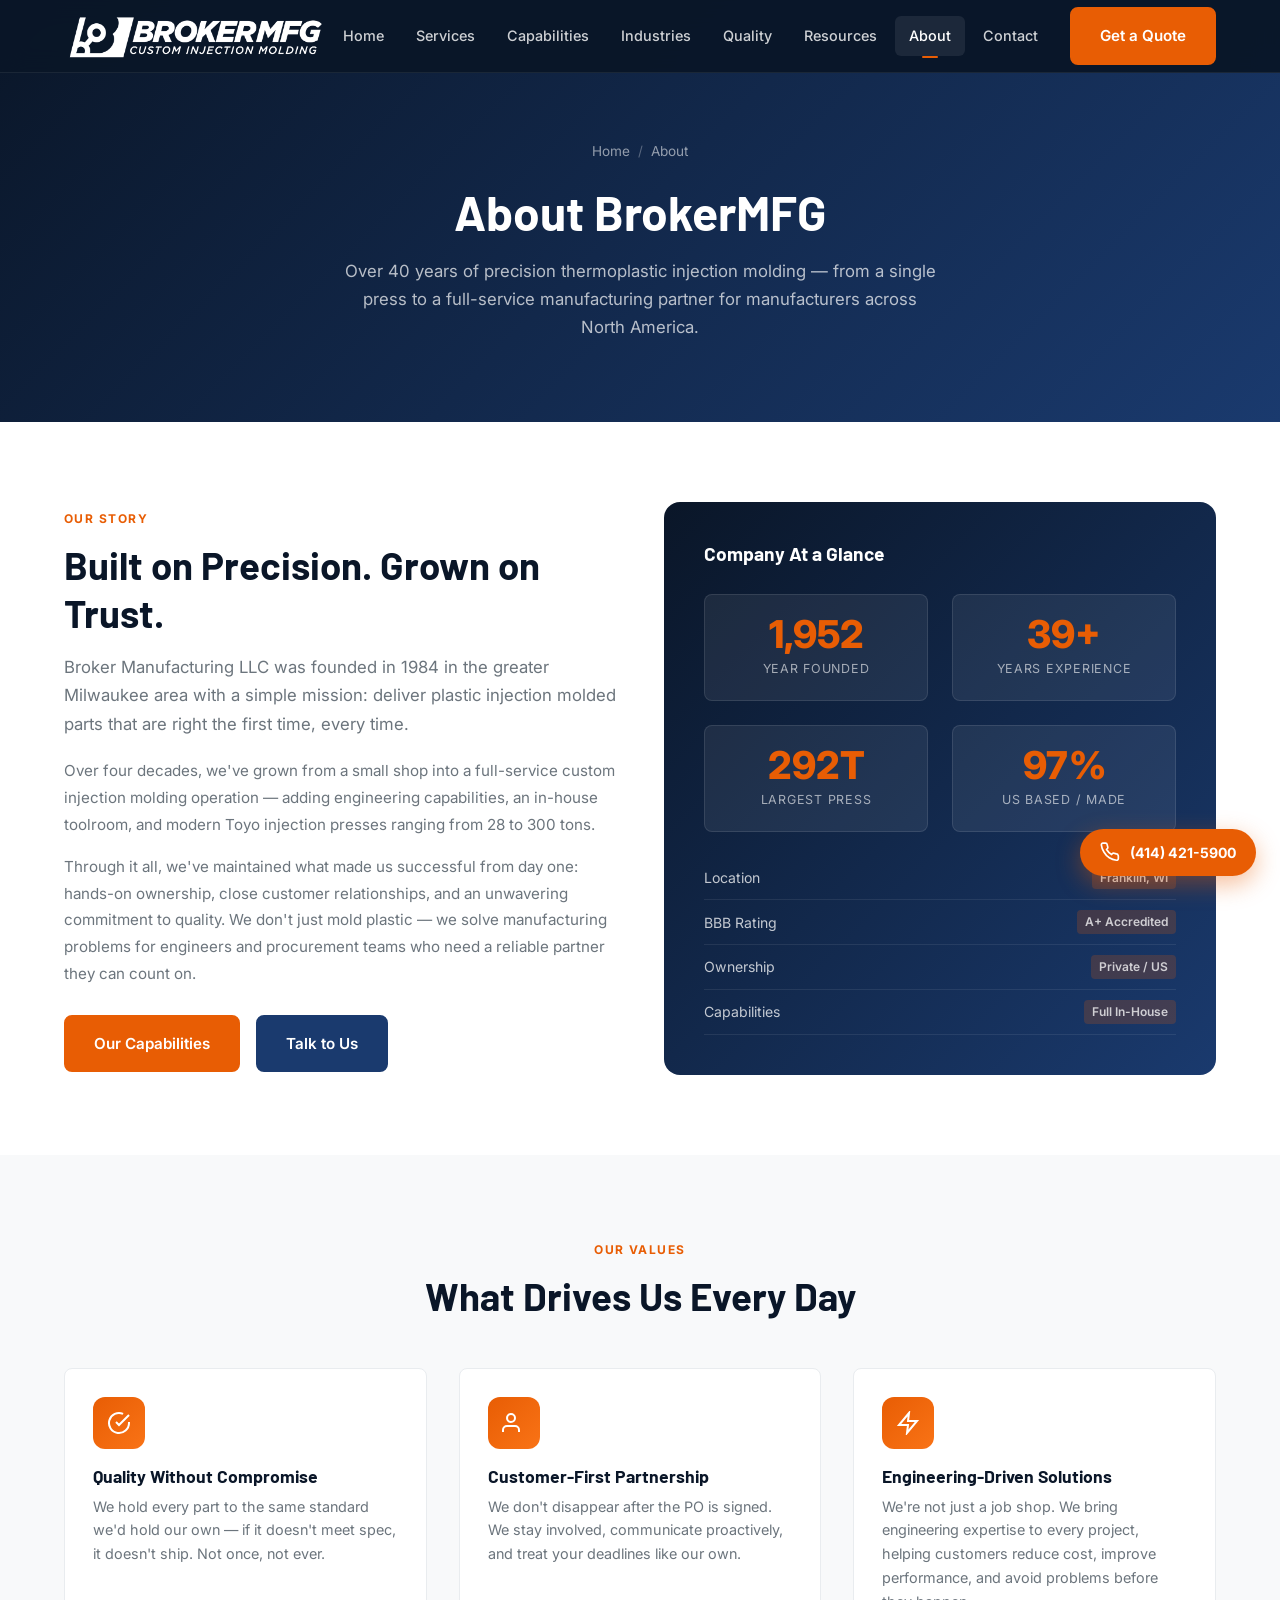
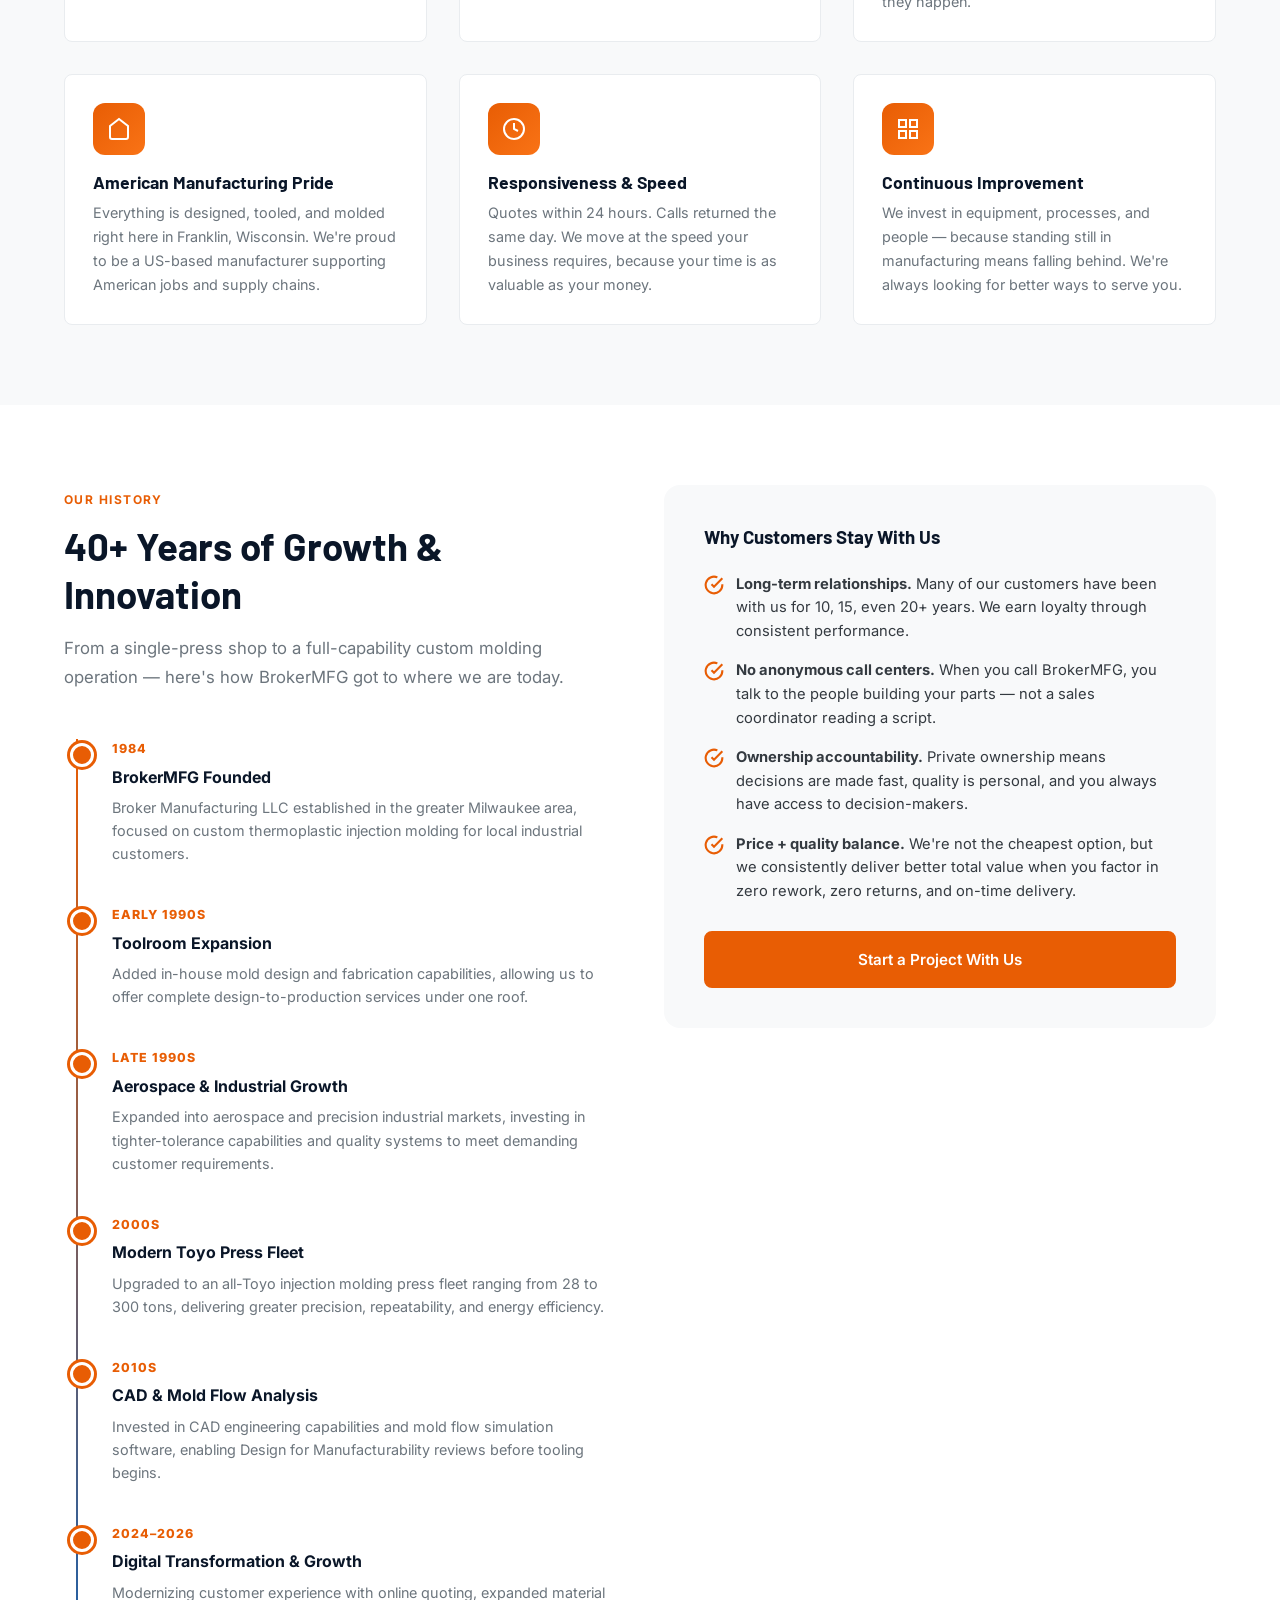
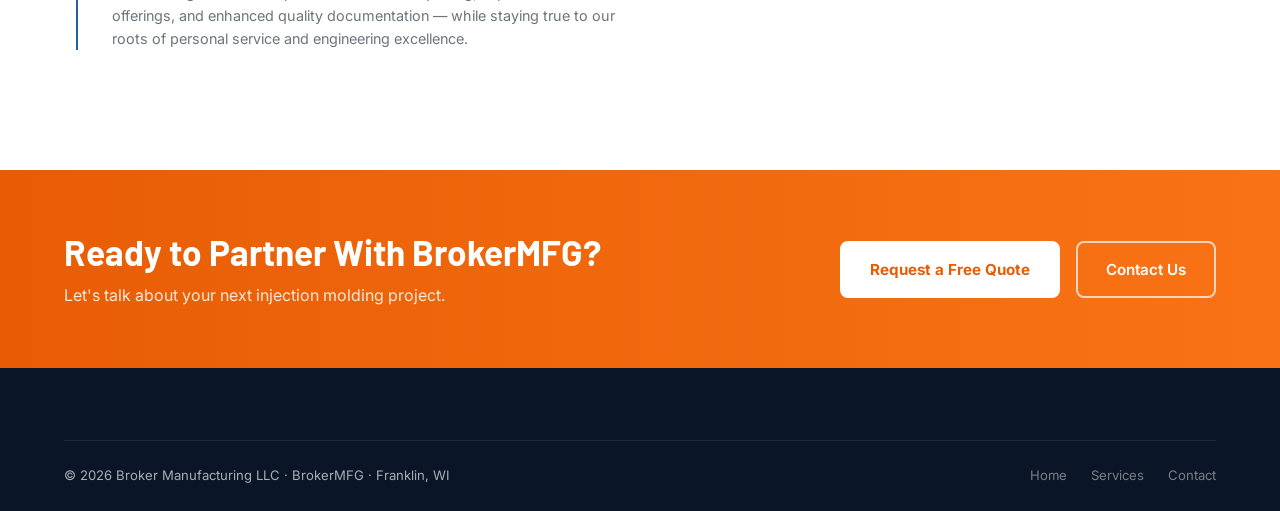
==== commit cfe76c6d: "Replace text logo with BrokerMFG brand image across all pages Converts JPEG to transparent PNG (blac" ====
--- a/about.html
+++ b/about.html
@@ -28,8 +28,7 @@
 <nav class="navbar">
   <div class="nav-inner">
     <a href="index.html" class="nav-logo">
-      <div class="nav-logo-mark">BM</div>
-      <div class="nav-logo-text"><strong>BrokerMFG</strong><span>Injection Molding</span></div>
+      <img src="images/brokermfg-logo-white.png" alt="BrokerMFG Custom Injection Molding" class="nav-logo-img">
     </a>
     <div class="nav-links">
       <a href="index.html">Home</a>
--- a/css/style.css
+++ b/css/style.css
@@ -172,22 +172,12 @@
   gap: 10px;
   color: var(--white);
 }
-.nav-logo-mark {
-  width: 44px; height: 44px;
-  background: var(--orange);
-  border-radius: 8px;
-  display: flex;
-  align-items: center;
-  justify-content: center;
-  font-family: var(--font-head);
-  font-weight: 800;
-  font-size: 1.1rem;
-  color: var(--white);
-  letter-spacing: -1px;
+.nav-logo-img {
+  height: 44px;
+  width: auto;
+  display: block;
   flex-shrink: 0;
 }
-.nav-logo-text strong { display: block; font-size: 1.1rem; line-height: 1.1; }
-.nav-logo-text span   { font-size: .68rem; letter-spacing: .08em; color: rgba(255,255,255,.55); text-transform: uppercase; }
 
 .nav-links {
   display: flex;
@@ -1291,6 +1281,9 @@
 .fade-in-delay-3 { transition-delay: .3s; }
 .fade-in-delay-4 { transition-delay: .4s; }
 
+/* ── ===== SPINNER (form submit loading) ===== ── */
+@keyframes spin { to { transform: rotate(360deg); } }
+
 /* ── ===== NOTIFICATION TOAST ===== ── */
 .toast {
   position: fixed;
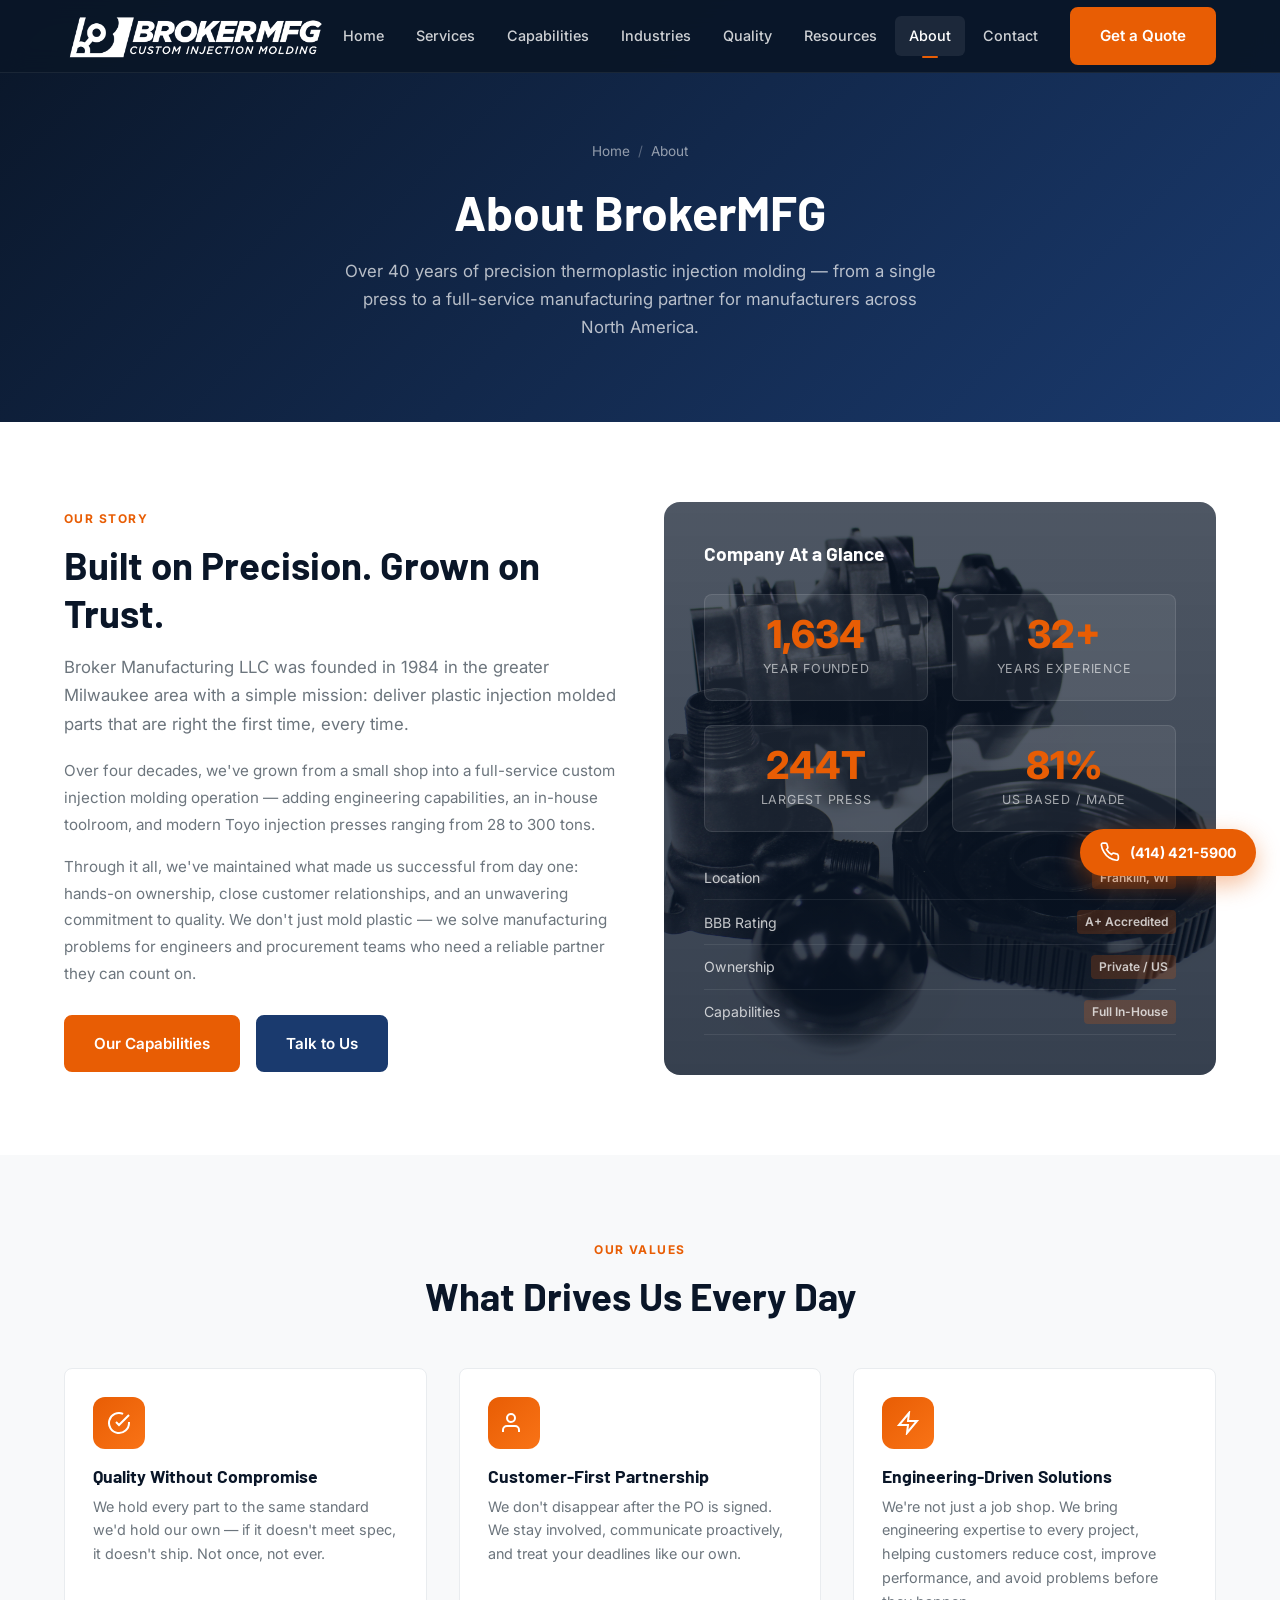
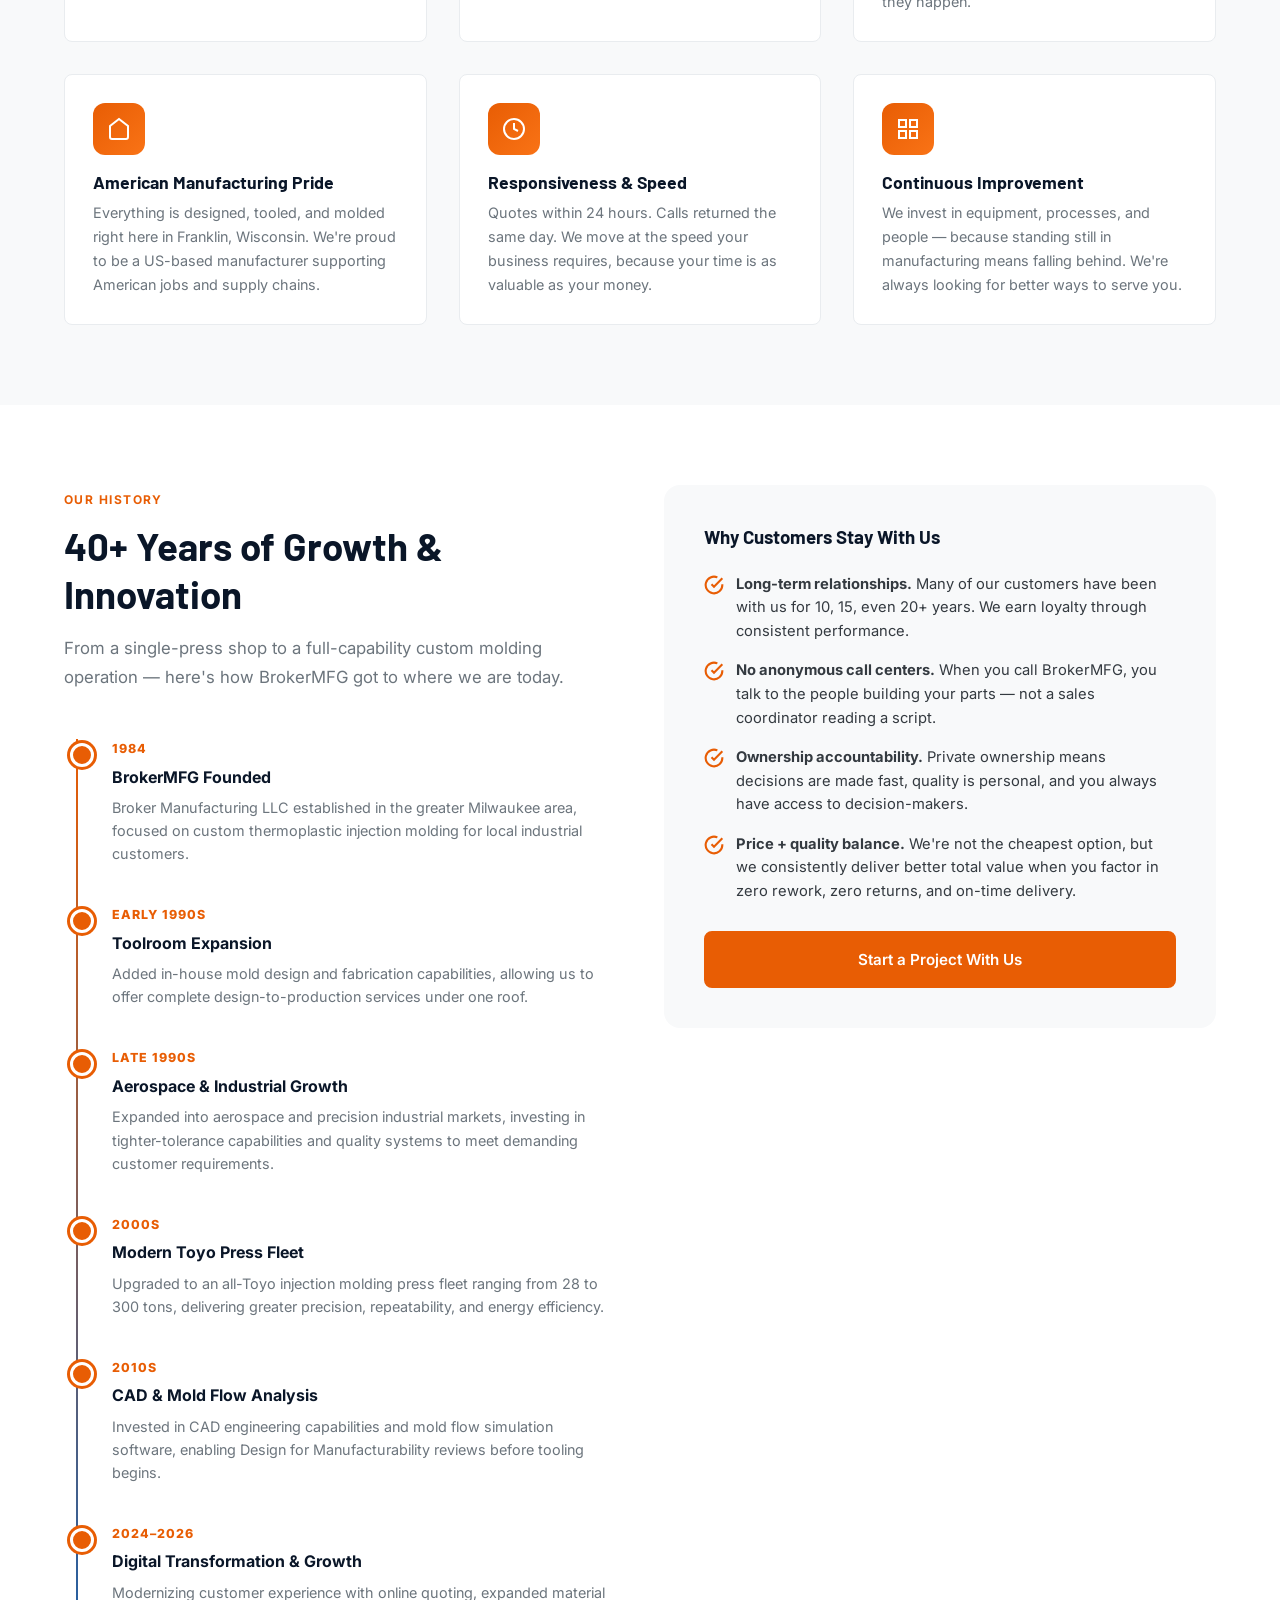
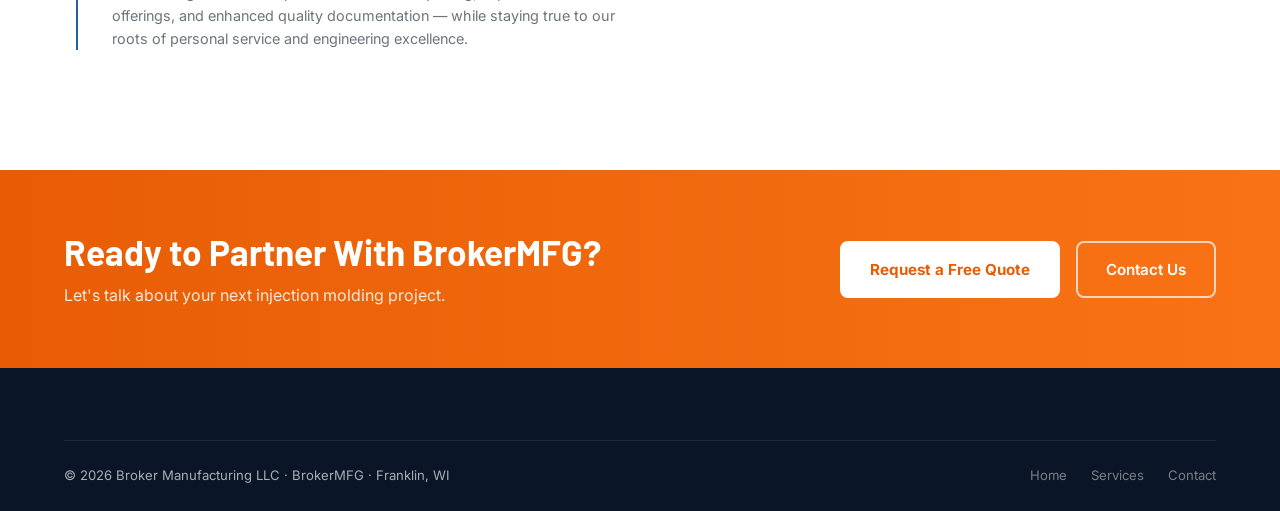
==== commit c085dfcb: "Place real photos in hero, about, and services sections - index.html hero: factory floor photo as su" ====
--- a/about.html
+++ b/about.html
@@ -69,7 +69,7 @@
         </div>
       </div>
       <div class="fade-in fade-in-delay-1">
-        <div style="background:linear-gradient(135deg,var(--blue-dark),var(--blue-brand));border-radius:var(--radius-lg);padding:40px;color:var(--white);">
+        <div style="background:linear-gradient(rgba(10,22,40,.72),rgba(10,22,40,.82)),url('images/a1.jpeg') center/cover no-repeat;border-radius:var(--radius-lg);padding:40px;color:var(--white);">
           <h3 style="color:var(--white);font-size:1.2rem;margin-bottom:28px;">Company At a Glance</h3>
           <div class="stats-grid">
             <div class="stat-box"><div class="stat-box-num" data-target="1984">1984</div><div class="stat-box-label">Year Founded</div></div>
